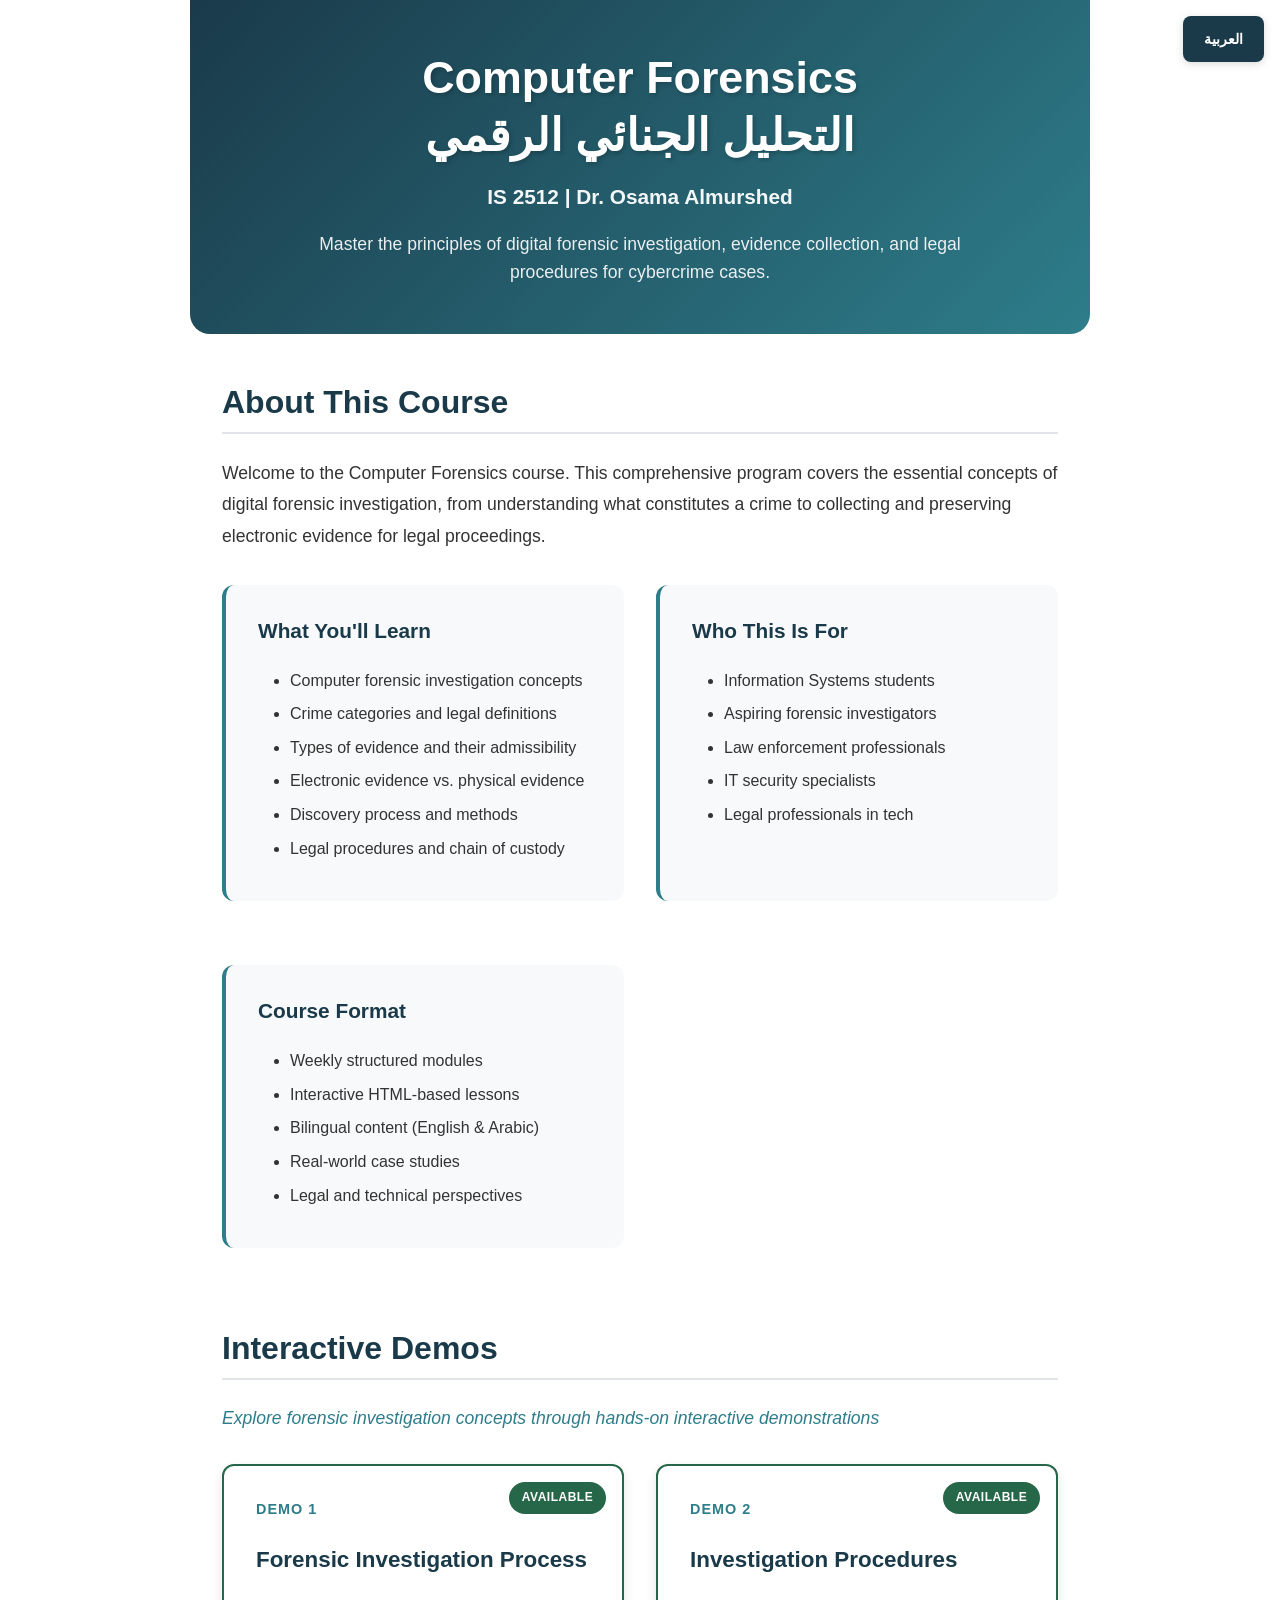
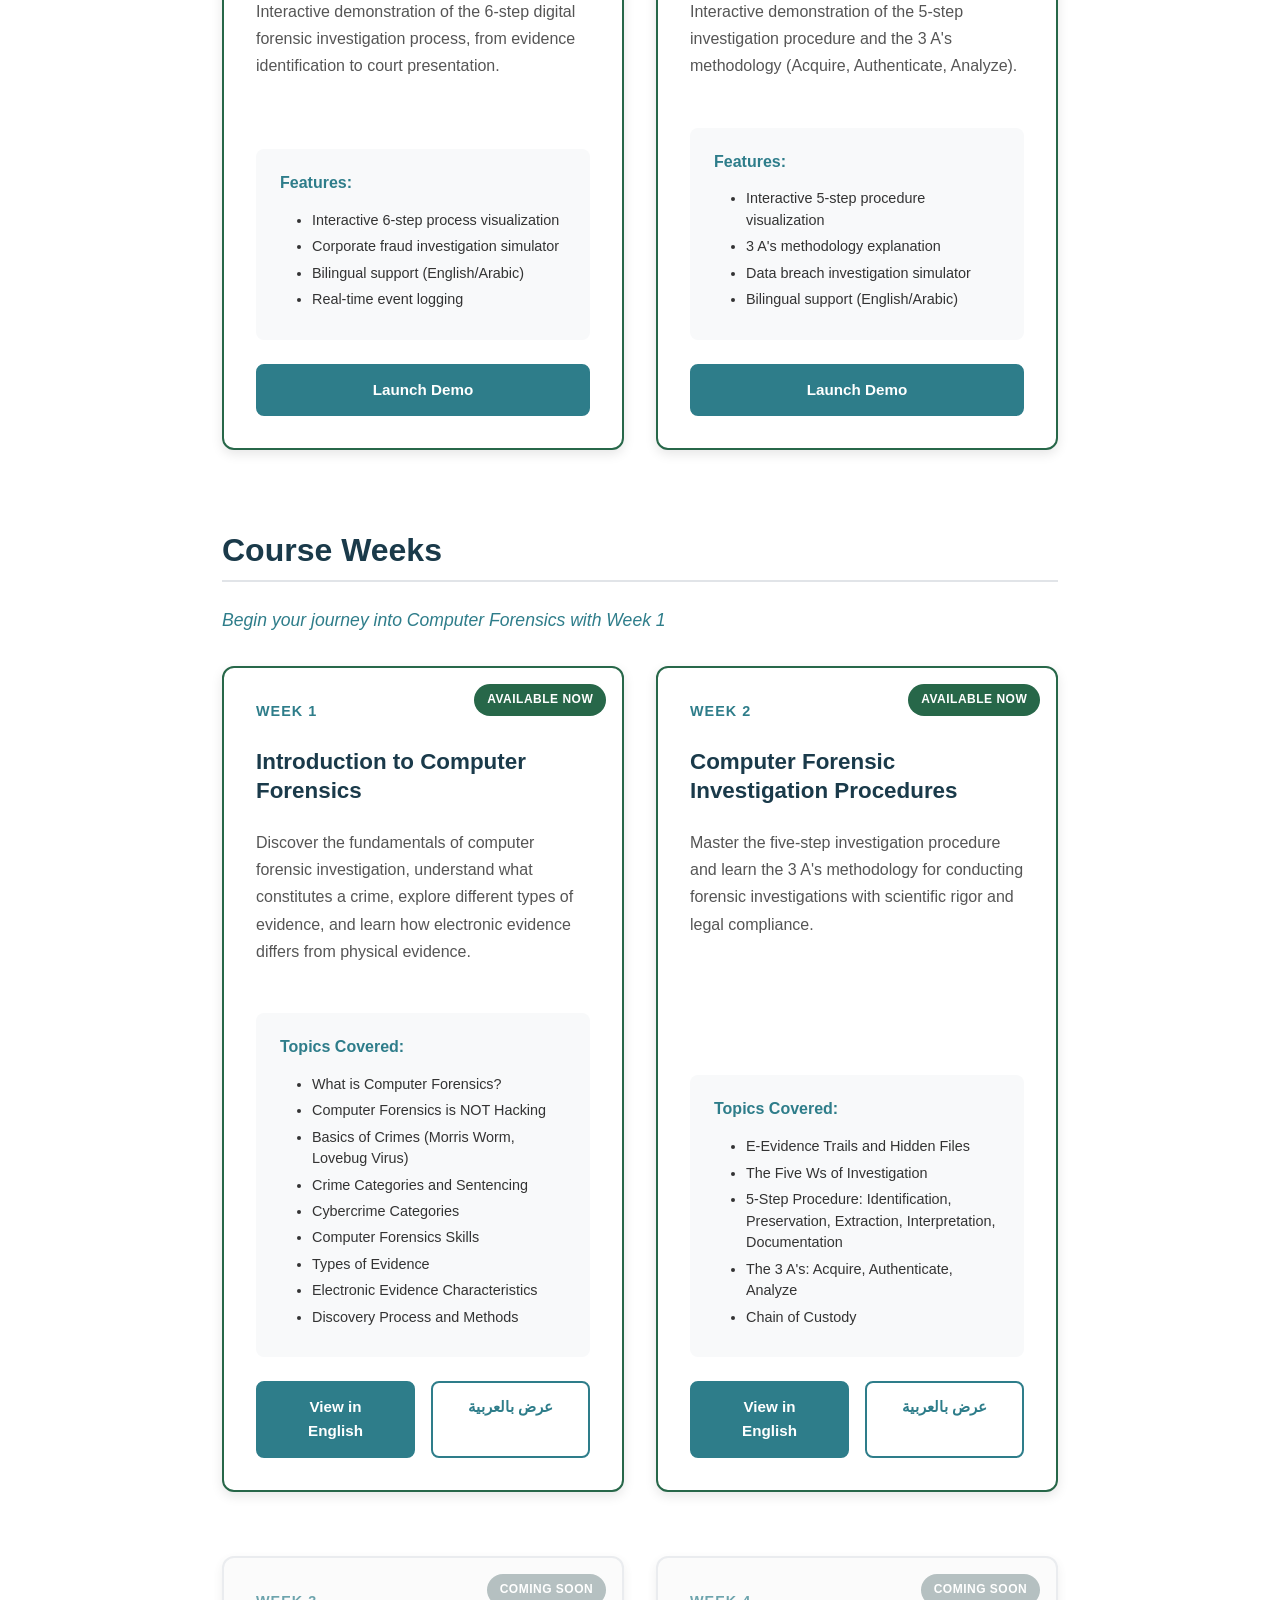
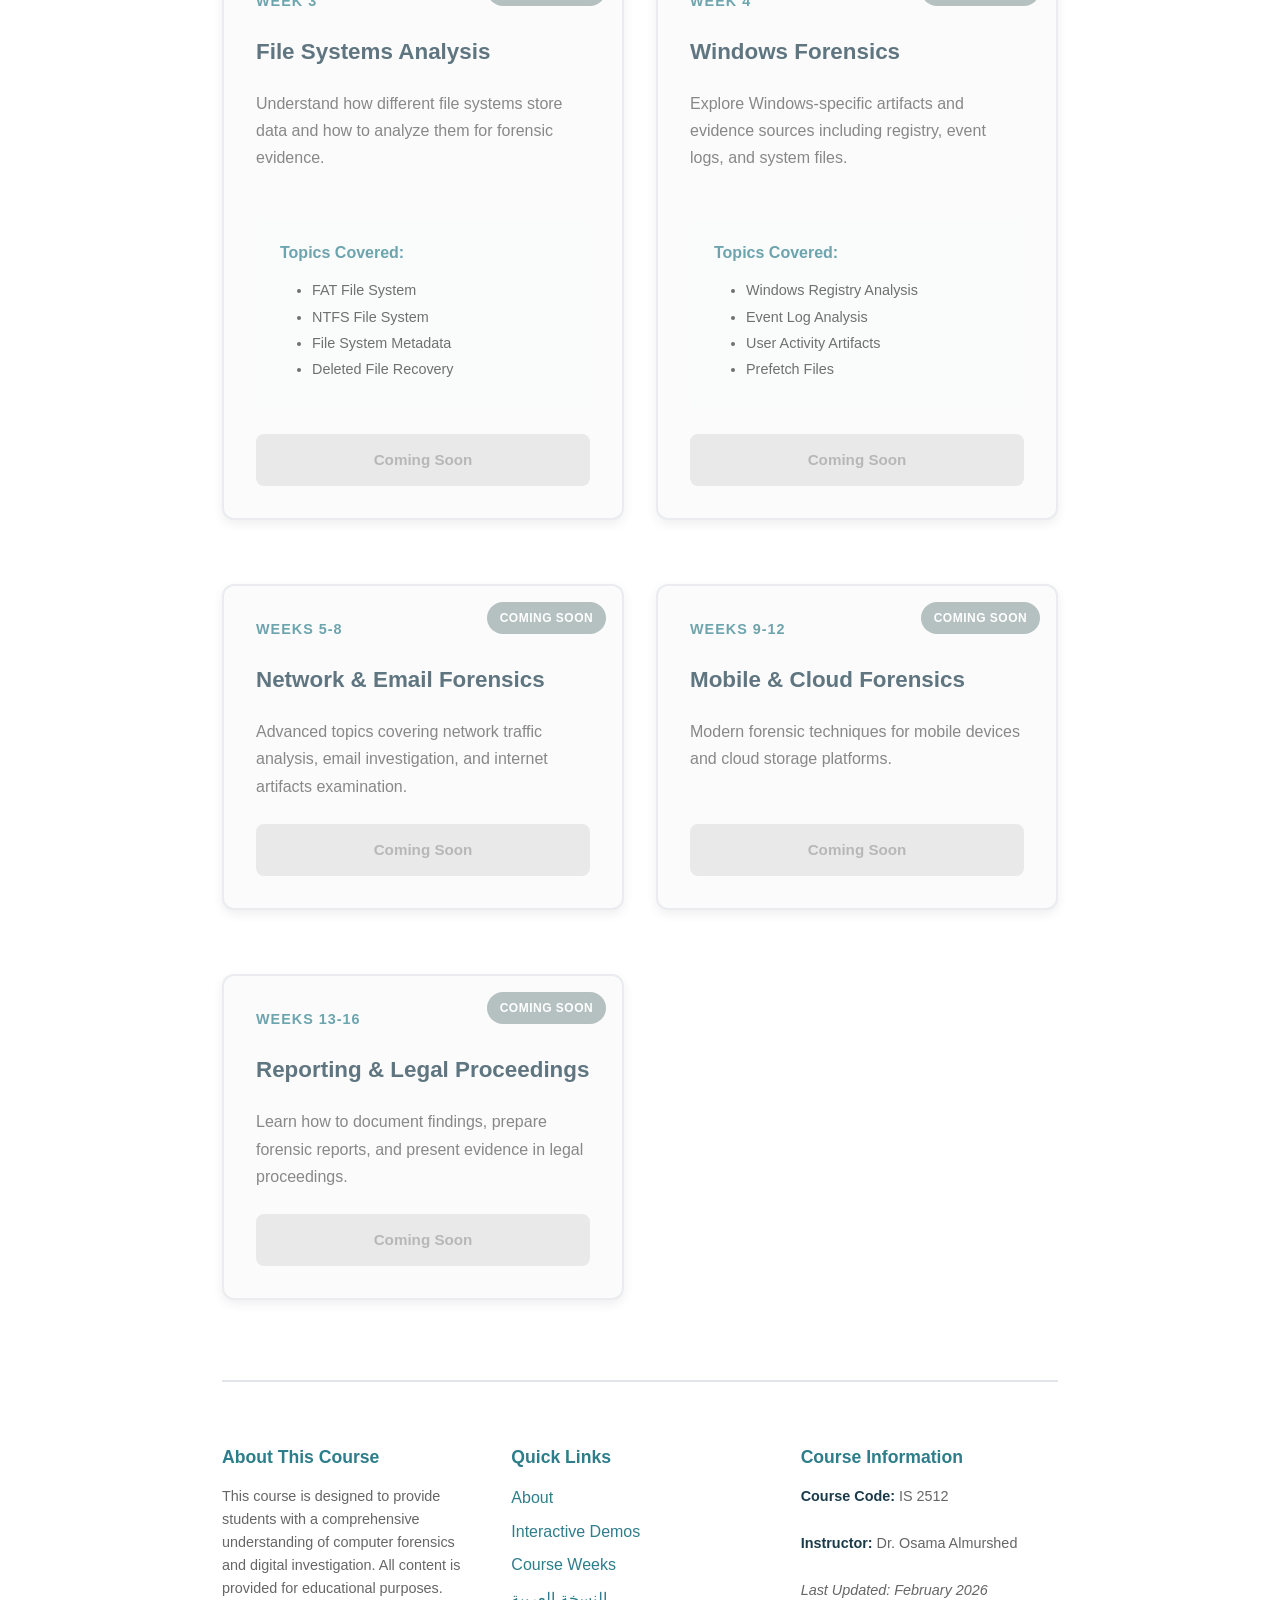
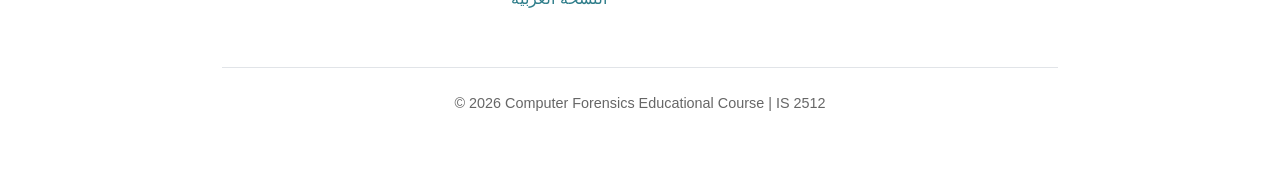
==== index.html @ ced3e957 "first commit" ====
<!DOCTYPE html>
<html lang="en">
<head>
    <meta charset="UTF-8">
    <meta name="viewport" content="width=device-width, initial-scale=1.0">
    <meta name="description" content="Computer Forensics Course - Learn about digital forensic investigation, evidence collection, cybercrime, and legal procedures">
    <meta name="keywords" content="Computer Forensics, Digital Forensics, Cybercrime, E-Evidence, Investigation, Legal Procedures, Education">
    <title>Computer Forensics | التحليل الجنائي الرقمي</title>
    <link rel="stylesheet" href="css/styles.css">
</head>
<body>
    <!-- Language Switcher -->
    <div class="language-switcher">
        <a href="index_ar.html" class="lang-button" title="Switch to Arabic">العربية</a>
    </div>

    <header class="course-header">
        <h1>Computer Forensics<br>التحليل الجنائي الرقمي</h1>
        <p class="course-subtitle">IS 2512 | Dr. Osama Almurshed</p>
        <p class="course-tagline">Master the principles of digital forensic investigation, evidence collection, and legal procedures for cybercrime cases.</p>
    </header>

    <main>
        <!-- Course Overview Section -->
        <section id="overview" class="course-overview">
            <h2>About This Course</h2>
            <p class="overview-intro">
                Welcome to the Computer Forensics course. This comprehensive program covers
                the essential concepts of digital forensic investigation, from understanding what constitutes
                a crime to collecting and preserving electronic evidence for legal proceedings.
            </p>

            <div class="overview-grid">
                <article class="overview-card">
                    <h3>What You'll Learn</h3>
                    <ul>
                        <li>Computer forensic investigation concepts</li>
                        <li>Crime categories and legal definitions</li>
                        <li>Types of evidence and their admissibility</li>
                        <li>Electronic evidence vs. physical evidence</li>
                        <li>Discovery process and methods</li>
                        <li>Legal procedures and chain of custody</li>
                    </ul>
                </article>

                <article class="overview-card">
                    <h3>Who This Is For</h3>
                    <ul>
                        <li>Information Systems students</li>
                        <li>Aspiring forensic investigators</li>
                        <li>Law enforcement professionals</li>
                        <li>IT security specialists</li>
                        <li>Legal professionals in tech</li>
                    </ul>
                </article>

                <article class="overview-card">
                    <h3>Course Format</h3>
                    <ul>
                        <li>Weekly structured modules</li>
                        <li>Interactive HTML-based lessons</li>
                        <li>Bilingual content (English & Arabic)</li>
                        <li>Real-world case studies</li>
                        <li>Legal and technical perspectives</li>
                    </ul>
                </article>
            </div>
        </section>

        <!-- Interactive Demos Section -->
        <section id="demos" class="modules-section">
            <h2>Interactive Demos</h2>
            <p class="section-intro">Explore forensic investigation concepts through hands-on interactive demonstrations</p>

            <div class="week-cards-grid">
                <!-- Forensic Process Demo -->
                <article class="week-card available">
                    <div class="week-number">Demo 1</div>
                    <span class="status-badge available">Available</span>

                    <h3>Forensic Investigation Process</h3>
                    <p class="week-description">
                        Interactive demonstration of the 6-step digital forensic investigation process,
                        from evidence identification to court presentation.
                    </p>

                    <div class="week-topics">
                        <h4>Features:</h4>
                        <ul>
                            <li>Interactive 6-step process visualization</li>
                            <li>Corporate fraud investigation simulator</li>
                            <li>Bilingual support (English/Arabic)</li>
                            <li>Real-time event logging</li>
                        </ul>
                    </div>

                    <div class="week-actions">
                        <a href="demos/forensic_process_demo.html" class="btn btn-primary">
                            <span>Launch Demo</span>
                        </a>
                    </div>
                </article>

                <!-- Investigation Procedures Demo -->
                <article class="week-card available">
                    <div class="week-number">Demo 2</div>
                    <span class="status-badge available">Available</span>

                    <h3>Investigation Procedures</h3>
                    <p class="week-description">
                        Interactive demonstration of the 5-step investigation procedure and
                        the 3 A's methodology (Acquire, Authenticate, Analyze).
                    </p>

                    <div class="week-topics">
                        <h4>Features:</h4>
                        <ul>
                            <li>Interactive 5-step procedure visualization</li>
                            <li>3 A's methodology explanation</li>
                            <li>Data breach investigation simulator</li>
                            <li>Bilingual support (English/Arabic)</li>
                        </ul>
                    </div>

                    <div class="week-actions">
                        <a href="demos/investigation_procedures_demo.html" class="btn btn-primary">
                            <span>Launch Demo</span>
                        </a>
                    </div>
                </article>
            </div>
        </section>

        <!-- Course Weeks Section -->
        <section id="modules" class="modules-section">
            <h2>Course Weeks</h2>
            <p class="section-intro">Begin your journey into Computer Forensics with Week 1</p>

            <div class="week-cards-grid">
                <!-- Week 1 - Available -->
                <article class="week-card available">
                    <div class="week-number">Week 1</div>
                    <span class="status-badge available">Available Now</span>

                    <h3>Introduction to Computer Forensics</h3>
                    <p class="week-description">
                        Discover the fundamentals of computer forensic investigation, understand
                        what constitutes a crime, explore different types of evidence, and learn
                        how electronic evidence differs from physical evidence.
                    </p>

                    <div class="week-topics">
                        <h4>Topics Covered:</h4>
                        <ul>
                            <li>What is Computer Forensics?</li>
                            <li>Computer Forensics is NOT Hacking</li>
                            <li>Basics of Crimes (Morris Worm, Lovebug Virus)</li>
                            <li>Crime Categories and Sentencing</li>
                            <li>Cybercrime Categories</li>
                            <li>Computer Forensics Skills</li>
                            <li>Types of Evidence</li>
                            <li>Electronic Evidence Characteristics</li>
                            <li>Discovery Process and Methods</li>
                        </ul>
                    </div>

                    <div class="week-actions">
                        <a href="weeks/week1.html" class="btn btn-primary">
                            <span>View in English</span>
                        </a>
                        <a href="weeks/week1_ar.html" class="btn btn-secondary">
                            <span>عرض بالعربية</span>
                        </a>
                    </div>
                </article>

                <!-- Week 2 - Available -->
                <article class="week-card available">
                    <div class="week-number">Week 2</div>
                    <span class="status-badge available">Available Now</span>

                    <h3>Computer Forensic Investigation Procedures</h3>
                    <p class="week-description">
                        Master the five-step investigation procedure and learn the 3 A's methodology
                        for conducting forensic investigations with scientific rigor and legal compliance.
                    </p>

                    <div class="week-topics">
                        <h4>Topics Covered:</h4>
                        <ul>
                            <li>E-Evidence Trails and Hidden Files</li>
                            <li>The Five Ws of Investigation</li>
                            <li>5-Step Procedure: Identification, Preservation, Extraction, Interpretation, Documentation</li>
                            <li>The 3 A's: Acquire, Authenticate, Analyze</li>
                            <li>Chain of Custody</li>
                        </ul>
                    </div>

                    <div class="week-actions">
                        <a href="weeks/week2.html" class="btn btn-primary">
                            <span>View in English</span>
                        </a>
                        <a href="weeks/week2_ar.html" class="btn btn-secondary">
                            <span>عرض بالعربية</span>
                        </a>
                    </div>
                </article>

                <!-- Week 3 - Coming Soon -->
                <article class="week-card coming-soon">
                    <div class="week-number">Week 3</div>
                    <span class="status-badge coming-soon">Coming Soon</span>

                    <h3>File Systems Analysis</h3>
                    <p class="week-description">
                        Understand how different file systems store data and how to
                        analyze them for forensic evidence.
                    </p>

                    <div class="week-topics">
                        <h4>Topics Covered:</h4>
                        <ul>
                            <li>FAT File System</li>
                            <li>NTFS File System</li>
                            <li>File System Metadata</li>
                            <li>Deleted File Recovery</li>
                        </ul>
                    </div>

                    <div class="week-actions">
                        <a href="#" class="btn btn-disabled">
                            <span>Coming Soon</span>
                        </a>
                    </div>
                </article>

                <!-- Week 4 - Coming Soon -->
                <article class="week-card coming-soon">
                    <div class="week-number">Week 4</div>
                    <span class="status-badge coming-soon">Coming Soon</span>

                    <h3>Windows Forensics</h3>
                    <p class="week-description">
                        Explore Windows-specific artifacts and evidence sources
                        including registry, event logs, and system files.
                    </p>

                    <div class="week-topics">
                        <h4>Topics Covered:</h4>
                        <ul>
                            <li>Windows Registry Analysis</li>
                            <li>Event Log Analysis</li>
                            <li>User Activity Artifacts</li>
                            <li>Prefetch Files</li>
                        </ul>
                    </div>

                    <div class="week-actions">
                        <a href="#" class="btn btn-disabled">
                            <span>Coming Soon</span>
                        </a>
                    </div>
                </article>

                <!-- Weeks 5-16 Coming Soon (simplified) -->
                <article class="week-card coming-soon">
                    <div class="week-number">Weeks 5-8</div>
                    <span class="status-badge coming-soon">Coming Soon</span>

                    <h3>Network & Email Forensics</h3>
                    <p class="week-description">
                        Advanced topics covering network traffic analysis, email investigation,
                        and internet artifacts examination.
                    </p>

                    <div class="week-actions">
                        <a href="#" class="btn btn-disabled">
                            <span>Coming Soon</span>
                        </a>
                    </div>
                </article>

                <article class="week-card coming-soon">
                    <div class="week-number">Weeks 9-12</div>
                    <span class="status-badge coming-soon">Coming Soon</span>

                    <h3>Mobile & Cloud Forensics</h3>
                    <p class="week-description">
                        Modern forensic techniques for mobile devices and cloud
                        storage platforms.
                    </p>

                    <div class="week-actions">
                        <a href="#" class="btn btn-disabled">
                            <span>Coming Soon</span>
                        </a>
                    </div>
                </article>

                <article class="week-card coming-soon">
                    <div class="week-number">Weeks 13-16</div>
                    <span class="status-badge coming-soon">Coming Soon</span>

                    <h3>Reporting & Legal Proceedings</h3>
                    <p class="week-description">
                        Learn how to document findings, prepare forensic reports,
                        and present evidence in legal proceedings.
                    </p>

                    <div class="week-actions">
                        <a href="#" class="btn btn-disabled">
                            <span>Coming Soon</span>
                        </a>
                    </div>
                </article>
            </div>
        </section>
    </main>

    <footer>
        <section class="footer-content">
            <div class="footer-info">
                <h3>About This Course</h3>
                <p>
                    This course is designed to provide students with a comprehensive understanding
                    of computer forensics and digital investigation. All content is provided for educational purposes.
                </p>
            </div>

            <div class="footer-links">
                <h3>Quick Links</h3>
                <ul>
                    <li><a href="#overview">About</a></li>
                    <li><a href="#demos">Interactive Demos</a></li>
                    <li><a href="#modules">Course Weeks</a></li>
                    <li><a href="index_ar.html">النسخة العربية</a></li>
                </ul>
            </div>

            <div class="footer-license">
                <h3>Course Information</h3>
                <p>
                    <strong>Course Code:</strong> IS 2512
                </p>
                <p>
                    <strong>Instructor:</strong> Dr. Osama Almurshed
                </p>
                <p class="last-updated">Last Updated: February 2026</p>
            </div>
        </section>

        <div class="footer-bottom">
            <p>&copy; 2026 Computer Forensics Educational Course | IS 2512</p>
        </div>
    </footer>
</body>
</html>
---- css/styles.css ----
/* ===================================
   Computer Forensics Course
   Stylesheet for Screen and Print
   Based on Network Security Style
   =================================== */

/* === BASE STYLES === */
* {
    margin: 0;
    padding: 0;
    box-sizing: border-box;
}

:root {
    /* Color Palette - Forensics Investigation Theme */
    --primary-color: #1a3a4a;
    --secondary-color: #2e7d8a;
    --accent-color: #d4af37;
    --text-color: #333;
    --light-gray: #f8f9fa;
    --border-color: #e1e4e8;
    --highlight-bg: #fff3cd;
    --success-color: #276749;
    --warning-color: #c05621;

    /* Typography */
    --font-family: -apple-system, BlinkMacSystemFont, "Segoe UI", Helvetica, Arial, sans-serif;
    --mono-font: "Courier New", Courier, monospace;
    --base-font-size: 16px;
    --line-height: 1.6;

    /* Spacing */
    --spacing-xs: 0.5rem;
    --spacing-sm: 1rem;
    --spacing-md: 1.5rem;
    --spacing-lg: 2rem;
    --spacing-xl: 3rem;
}

body {
    font-family: var(--font-family);
    font-size: var(--base-font-size);
    line-height: var(--line-height);
    color: var(--text-color);
    background-color: #ffffff;
    max-width: 900px;
    margin: 0 auto;
    padding: var(--spacing-lg);
}

/* === TYPOGRAPHY === */
h1, h2, h3, h4, h5, h6 {
    color: var(--primary-color);
    font-weight: 600;
    line-height: 1.3;
    margin-top: var(--spacing-lg);
    margin-bottom: var(--spacing-md);
}

h1 {
    font-size: 2.5em;
    border-bottom: 3px solid var(--secondary-color);
    padding-bottom: var(--spacing-sm);
    margin-top: 0;
}

h2 {
    font-size: 2em;
    border-bottom: 2px solid var(--border-color);
    padding-bottom: var(--spacing-xs);
}

h3 {
    font-size: 1.5em;
    color: var(--secondary-color);
}

h4 {
    font-size: 1.2em;
    font-weight: 600;
}

p {
    margin-bottom: var(--spacing-md);
}

ul, ol {
    margin-left: var(--spacing-lg);
    margin-bottom: var(--spacing-md);
}

li {
    margin-bottom: var(--spacing-xs);
}

ul ul, ol ol, ul ol, ol ul {
    margin-top: var(--spacing-xs);
    margin-bottom: var(--spacing-xs);
}

strong {
    color: var(--primary-color);
    font-weight: 600;
}

em {
    font-style: italic;
    color: var(--accent-color);
}

/* === HEADER === */
header {
    text-align: center;
    margin-bottom: var(--spacing-xl);
    padding: var(--spacing-lg);
    background: linear-gradient(135deg, var(--primary-color) 0%, var(--secondary-color) 100%);
    color: white;
    border-radius: 8px;
}

header h1 {
    color: white;
    border-bottom: none;
    margin-bottom: var(--spacing-sm);
}

.subtitle {
    font-size: 1.2em;
    font-style: italic;
    opacity: 0.9;
}

/* === TABLE OF CONTENTS === */
.table-of-contents {
    background-color: var(--light-gray);
    border: 2px solid var(--border-color);
    border-radius: 8px;
    padding: var(--spacing-md);
    margin-bottom: var(--spacing-xl);
}

.table-of-contents h2 {
    font-size: 1.3em;
    margin-top: 0;
    border-bottom: none;
    color: var(--secondary-color);
}

.table-of-contents ul {
    list-style-type: none;
    margin-left: 0;
}

.table-of-contents li {
    margin-bottom: var(--spacing-sm);
}

.table-of-contents a {
    color: var(--secondary-color);
    text-decoration: none;
    font-weight: 500;
    transition: color 0.3s ease;
}

.table-of-contents a:hover {
    color: var(--accent-color);
    text-decoration: underline;
}

/* === SECTIONS === */
section {
    margin-bottom: var(--spacing-xl);
}

.content-section {
    border-left: 4px solid var(--secondary-color);
    padding-left: var(--spacing-lg);
}

.section-intro {
    font-size: 1.1em;
    font-style: italic;
    color: var(--secondary-color);
    margin-bottom: var(--spacing-md);
}

/* === LEARNING OBJECTIVES === */
.learning-objectives {
    background-color: #e0f4f5;
    border: 2px solid var(--secondary-color);
    border-radius: 8px;
    padding: var(--spacing-lg);
    margin-bottom: var(--spacing-xl);
}

.learning-objectives h2 {
    color: var(--secondary-color);
    margin-top: 0;
    border-bottom: none;
}

.learning-objectives ul {
    margin-bottom: 0;
}

.learning-objectives li {
    font-weight: 500;
}

/* === SPECIAL BOXES === */
.key-message,
.definition,
.key-pattern,
.limitations-box,
.warning-box,
.forensic-note {
    padding: var(--spacing-md);
    margin: var(--spacing-md) 0;
    border-radius: 6px;
    border-left: 5px solid;
}

.key-message {
    background-color: var(--highlight-bg);
    border-left-color: var(--accent-color);
}

.definition {
    background-color: #d4edda;
    border-left-color: var(--success-color);
}

.key-pattern {
    background-color: #d1ecf1;
    border-left-color: #17a2b8;
}

.limitations-box {
    background-color: #f8d7da;
    border-left-color: #c53030;
}

.warning-box {
    background-color: #fff5f5;
    border-left-color: #c53030;
}

.forensic-note {
    background-color: #ebf8ff;
    border-left-color: var(--secondary-color);
}

.example {
    background-color: var(--light-gray);
    padding: var(--spacing-md);
    margin: var(--spacing-md) 0;
    border-left: 4px solid var(--border-color);
    border-radius: 4px;
}

/* === ARTICLES (Sub-sections) === */
article {
    margin-bottom: var(--spacing-lg);
}

.forensic-component,
.forensic-concept {
    background-color: #fafbfc;
    padding: var(--spacing-md);
    margin: var(--spacing-md) 0;
    border: 1px solid var(--border-color);
    border-radius: 6px;
}

.forensic-component h4,
.forensic-concept h4 {
    color: var(--secondary-color);
    margin-top: 0;
}

/* === CODE AND DIAGRAMS === */
.diagram-code {
    margin: var(--spacing-lg) 0;
}

.diagram-code pre {
    background-color: #f6f8fa;
    border: 1px solid var(--border-color);
    border-radius: 6px;
    padding: var(--spacing-md);
    overflow-x: auto;
    font-family: var(--mono-font);
    font-size: 0.9em;
    line-height: 1.4;
}

.diagram-code code {
    color: var(--primary-color);
}

.component-explanation {
    background-color: var(--light-gray);
    padding: var(--spacing-md);
    margin: var(--spacing-md) 0;
    border-radius: 6px;
}

.component-explanation p {
    margin-bottom: var(--spacing-sm);
}

.component-explanation strong {
    color: var(--secondary-color);
}

/* === IMAGES === */
figure {
    margin: var(--spacing-lg) 0;
    text-align: center;
}

figure img {
    max-width: 100%;
    height: auto;
    border: 1px solid var(--border-color);
    border-radius: 8px;
    box-shadow: 0 4px 6px rgba(0, 0, 0, 0.1);
}

figcaption {
    margin-top: var(--spacing-sm);
    font-style: italic;
    color: #666;
    font-size: 0.9em;
}

.content-image {
    max-width: 100%;
    height: auto;
    display: block;
    margin: 1.5rem auto;
    border: 1px solid var(--border-color);
    border-radius: 8px;
    box-shadow: 0 4px 6px rgba(0, 0, 0, 0.1);
}

/* === SUMMARY === */
.summary {
    background-color: #f0f9ff;
    padding: var(--spacing-lg);
    border: 2px solid var(--secondary-color);
    border-radius: 8px;
}

.summary h2 {
    color: var(--secondary-color);
    margin-top: 0;
}

.summary ol {
    margin-left: var(--spacing-xl);
}

.summary li {
    margin-bottom: var(--spacing-md);
    font-size: 1.05em;
}

/* === TABLES === */
table {
    width: 100%;
    border-collapse: collapse;
    margin: var(--spacing-md) 0;
    background: white;
    font-size: 0.95em;
}

table, th, td {
    border: 1px solid var(--border-color);
}

th, td {
    padding: 0.75rem 1rem;
    text-align: left;
    vertical-align: top;
    word-wrap: break-word;
    overflow-wrap: break-word;
    hyphens: auto;
}

th {
    background: var(--primary-color);
    color: white;
    font-weight: 600;
    white-space: nowrap;
}

td {
    background: white;
}

tbody tr:nth-child(even) td {
    background: var(--light-gray);
}

/* RTL table support */
[dir="rtl"] th,
[dir="rtl"] td {
    text-align: right;
}

/* === FOOTER === */
footer {
    margin-top: var(--spacing-xl);
    padding-top: var(--spacing-lg);
    border-top: 2px solid var(--border-color);
}

#image-credits {
    background-color: var(--light-gray);
    padding: var(--spacing-md);
    border-radius: 6px;
}

#image-credits h2 {
    font-size: 1.2em;
    margin-top: 0;
}

.credits-intro {
    font-style: italic;
    color: #666;
}

.credits-list {
    list-style-type: none;
    margin-left: 0;
    font-size: 0.85em;
}

.credits-list li {
    padding: var(--spacing-xs) 0;
    border-bottom: 1px solid var(--border-color);
}

.credits-list li:last-child {
    border-bottom: none;
}

/* === LINKS === */
a {
    color: var(--secondary-color);
    text-decoration: none;
}

a:hover {
    text-decoration: underline;
}

/* ===================================
   CSS DIAGRAMS FOR FORENSICS COURSE
   =================================== */

/* === GENERAL DIAGRAM STYLES === */
.diagram-container {
    margin: var(--spacing-xl) 0;
    padding: var(--spacing-md);
    background-color: var(--light-gray);
    border-radius: 8px;
    border: 1px solid var(--border-color);
}

.diagram-title-section {
    text-align: center;
    margin-bottom: var(--spacing-lg);
}

.diagram-title {
    font-size: 1.8em;
    color: var(--primary-color);
    margin-bottom: var(--spacing-xs);
}

.diagram-subtitle {
    font-size: 1em;
    color: #666;
    font-style: italic;
    margin: 0;
}

.diagram-note {
    text-align: center;
    font-size: 0.9em;
    color: #666;
    font-style: italic;
    margin-top: var(--spacing-md);
}

/* === FORENSICS SKILLS TRIANGLE === */
.skills-triangle-container {
    display: flex;
    justify-content: center;
    align-items: center;
    padding: 2rem;
    min-height: 350px;
}

.skills-triangle {
    position: relative;
    width: 300px;
    height: 260px;
}

.skill-pillar {
    position: absolute;
    width: 120px;
    height: 80px;
    border-radius: 10px;
    display: flex;
    justify-content: center;
    align-items: center;
    text-align: center;
    color: white;
    font-weight: 700;
    font-size: 0.85em;
    cursor: pointer;
    transition: all 0.3s ease;
    border: 3px solid white;
    box-shadow: 0 4px 15px rgba(0, 0, 0, 0.2);
    padding: 0.5rem;
    text-shadow: 1px 1px 2px rgba(0, 0, 0, 0.3);
}

.skill-pillar:hover {
    transform: scale(1.1);
    box-shadow: 0 6px 20px rgba(0, 0, 0, 0.3);
}

.pillar-legal {
    background-color: #1a3a4a;
    background: linear-gradient(135deg, #1a3a4a, #2e5a6a);
    top: 0;
    left: 50%;
    transform: translateX(-50%);
}

.pillar-tech {
    background-color: #2e7d8a;
    background: linear-gradient(135deg, #2e7d8a, #3d9aa8);
    bottom: 0;
    left: 0;
}

.pillar-investigative {
    background-color: #d4af37;
    background: linear-gradient(135deg, #d4af37, #b8962e);
    bottom: 0;
    right: 0;
}

.skills-center {
    position: absolute;
    top: 50%;
    left: 50%;
    transform: translate(-50%, -30%);
    text-align: center;
    font-weight: 600;
    color: var(--primary-color);
}

/* Triangle lines */
.skills-triangle::before {
    content: '';
    position: absolute;
    top: 40px;
    left: 50%;
    width: 0;
    height: 0;
    border-left: 120px solid transparent;
    border-right: 120px solid transparent;
    border-bottom: 180px solid rgba(46, 125, 138, 0.1);
    transform: translateX(-50%);
    z-index: -1;
}

/* === EVIDENCE TYPES GRID === */
.evidence-grid {
    display: grid;
    grid-template-columns: repeat(3, 1fr);
    gap: 1rem;
    margin: var(--spacing-lg) 0;
}

.evidence-card {
    padding: 1rem;
    border-radius: 10px;
    text-align: center;
    transition: transform 0.3s ease;
    border: 2px solid var(--border-color);
    background: white;
}

.evidence-card:hover {
    transform: translateY(-5px);
    box-shadow: 0 8px 20px rgba(0, 0, 0, 0.1);
}

.evidence-card h4 {
    margin-top: 0.5rem;
    margin-bottom: 0.5rem;
    color: var(--primary-color);
}

.evidence-card p {
    margin: 0;
    font-size: 0.85em;
    color: #666;
}

.evidence-icon {
    font-size: 2em;
    margin-bottom: 0.5rem;
}

.evidence-artifact { border-color: #2e7d8a; }
.evidence-artifact .evidence-icon { color: #2e7d8a; }

.evidence-inculpatory { border-color: #c53030; }
.evidence-inculpatory .evidence-icon { color: #c53030; }

.evidence-exculpatory { border-color: #276749; }
.evidence-exculpatory .evidence-icon { color: #276749; }

.evidence-admissible { border-color: #d4af37; }
.evidence-admissible .evidence-icon { color: #d4af37; }

.evidence-inadmissible { border-color: #6c757d; }
.evidence-inadmissible .evidence-icon { color: #6c757d; }

.evidence-tainted { border-color: #9b2c2c; }
.evidence-tainted .evidence-icon { color: #9b2c2c; }

/* === DATA CATEGORIES GRID === */
.data-categories-grid {
    display: grid;
    grid-template-columns: repeat(auto-fit, minmax(150px, 1fr));
    gap: 1rem;
    margin: var(--spacing-lg) 0;
}

.data-category-card {
    padding: 1.5rem 1rem;
    border-radius: 10px;
    text-align: center;
    background-color: var(--primary-color);
    background: linear-gradient(135deg, var(--primary-color), var(--secondary-color));
    color: white;
    transition: transform 0.3s ease;
}

.data-category-card:hover {
    transform: translateY(-5px);
}

.data-category-card h4 {
    color: white;
    margin: 0;
    font-size: 0.95em;
    text-shadow: 1px 1px 2px rgba(0, 0, 0, 0.3);
}

/* === DISCOVERY METHODS LIST === */
.discovery-methods {
    display: grid;
    grid-template-columns: repeat(2, 1fr);
    gap: 1rem;
    margin: var(--spacing-lg) 0;
}

.discovery-method {
    padding: 1.5rem;
    border-radius: 10px;
    border: 2px solid var(--secondary-color);
    background: white;
}

.discovery-method h4 {
    color: var(--secondary-color);
    margin-top: 0;
    margin-bottom: 0.5rem;
}

.discovery-method p {
    margin: 0;
    font-size: 0.9em;
    color: #666;
}

/* === RESPONSIVE DESIGN === */
@media screen and (max-width: 768px) {
    body {
        padding: var(--spacing-sm);
    }

    h1 {
        font-size: 2em;
    }

    h2 {
        font-size: 1.6em;
    }

    h3 {
        font-size: 1.3em;
    }

    .content-section {
        padding-left: var(--spacing-sm);
        border-left-width: 3px;
    }

    .evidence-grid {
        grid-template-columns: repeat(2, 1fr);
    }

    .discovery-methods {
        grid-template-columns: 1fr;
    }

    .skills-triangle-container {
        transform: scale(0.8);
    }
}

@media screen and (max-width: 480px) {
    .skills-triangle-container {
        transform: scale(0.6);
    }

    .evidence-grid {
        grid-template-columns: 1fr;
    }
}

/* ===================================
   PRINT STYLES FOR A4 FORMAT
   =================================== */
@media print {
    @page {
        size: A4;
        margin: 2cm 1.5cm;
    }

    body {
        font-size: 11pt;
        line-height: 1.5;
        color: #000;
        background: white;
        max-width: 100%;
        padding: 0;
        margin: 0;
    }

    nav,
    .no-print,
    .table-of-contents {
        display: none !important;
    }

    h1 {
        font-size: 20pt;
        page-break-before: auto;
        page-break-after: avoid;
        margin-top: 0;
    }

    h2 {
        font-size: 16pt;
        page-break-after: avoid;
        page-break-before: auto;
        margin-top: 1.5em;
    }

    h3 {
        font-size: 13pt;
        page-break-after: avoid;
    }

    h4 {
        font-size: 12pt;
        page-break-after: avoid;
    }

    p, li {
        orphans: 3;
        widows: 3;
    }

    a[href]:after {
        content: none !important;
    }

    a {
        color: #000;
        text-decoration: none;
    }

    section {
        page-break-inside: avoid;
        margin-bottom: 1.5em;
    }

    article {
        page-break-inside: avoid;
    }

    header {
        background: white !important;
        color: var(--primary-color) !important;
        border: 3pt solid var(--secondary-color);
        padding: 1cm;
        text-align: center;
        page-break-after: avoid;
        print-color-adjust: exact;
        -webkit-print-color-adjust: exact;
    }

    header h1 {
        color: #1a3a4a !important;
        border-bottom: 2pt solid #2e7d8a;
        padding-bottom: 0.5em;
    }

    .learning-objectives {
        background: #e0f4f5 !important;
        border: 2pt solid #2e7d8a !important;
        page-break-inside: avoid;
        padding: 0.5cm;
        margin: 0.5cm 0;
        print-color-adjust: exact;
        -webkit-print-color-adjust: exact;
    }

    .key-message {
        background: #fff9e6 !important;
        border-left: 4pt solid #d4af37 !important;
        page-break-inside: avoid;
        padding: 0.5cm;
        margin: 0.5cm 0;
        print-color-adjust: exact;
        -webkit-print-color-adjust: exact;
    }

    .definition {
        background: #e8f5e9 !important;
        border-left: 4pt solid #276749 !important;
        page-break-inside: avoid;
        padding: 0.5cm;
        margin: 0.5cm 0;
        print-color-adjust: exact;
        -webkit-print-color-adjust: exact;
    }

    .limitations-box,
    .warning-box {
        background: #ffebee !important;
        border-left: 4pt solid #c53030 !important;
        page-break-inside: avoid;
        padding: 0.5cm;
        margin: 0.5cm 0;
        print-color-adjust: exact;
        -webkit-print-color-adjust: exact;
    }

    .summary {
        background: #f0f9ff !important;
        border: 2pt solid #2e7d8a !important;
        page-break-inside: avoid;
        padding: 0.5cm;
        margin: 0.5cm 0;
        print-color-adjust: exact;
        -webkit-print-color-adjust: exact;
    }

    .diagram-container {
        page-break-inside: avoid;
        margin: 0.5cm 0;
    }

    .language-switcher {
        display: none !important;
    }

    [dir="rtl"] .content-section {
        border-left: none;
        border-right: 3pt solid #2e7d8a;
        padding-left: 0;
        padding-right: 0.5cm;
    }

    * {
        box-shadow: none !important;
        text-shadow: none !important;
    }

    body,
    h1, h2, h3, h4, h5, h6,
    p, li, td, th, span, div {
        color: #000 !important;
    }

    .content-section {
        border-left: 3pt solid #2e7d8a;
        padding-left: 0.5cm;
        print-color-adjust: exact;
        -webkit-print-color-adjust: exact;
    }

    /* Print styles for skill-pillar and data-category-card */
    .skill-pillar {
        background: #1a3a4a !important;
        color: white !important;
        border: 2pt solid #1a3a4a !important;
        print-color-adjust: exact;
        -webkit-print-color-adjust: exact;
    }

    .data-category-card {
        background: #1a3a4a !important;
        border: 2pt solid #1a3a4a !important;
        print-color-adjust: exact;
        -webkit-print-color-adjust: exact;
    }

    .data-category-card h4 {
        color: white !important;
    }
}

/* ============================================
   RTL SUPPORT FOR ARABIC
   ============================================ */

[dir="rtl"] {
    direction: rtl;
    text-align: right;
}

[dir="rtl"] .content-section {
    border-left: none;
    border-right: 4px solid var(--secondary-color);
    padding-left: 0;
    padding-right: var(--spacing-md);
}

[dir="rtl"] .table-of-contents {
    text-align: right;
}

[dir="rtl"] .table-of-contents a {
    padding-left: 0;
    padding-right: var(--spacing-sm);
}

[dir="rtl"] ul,
[dir="rtl"] ol {
    padding-right: 2rem;
    padding-left: 0;
    margin-right: 0;
    margin-left: 0;
}

[dir="rtl"] footer {
    text-align: right;
}

[dir="rtl"] .key-message,
[dir="rtl"] .definition,
[dir="rtl"] .key-pattern,
[dir="rtl"] .limitations-box,
[dir="rtl"] .warning-box,
[dir="rtl"] .forensic-note {
    border-left: none;
    border-right: 5px solid;
}

[dir="rtl"] .key-message { border-right-color: var(--accent-color); }
[dir="rtl"] .definition { border-right-color: var(--success-color); }
[dir="rtl"] .key-pattern { border-right-color: #17a2b8; }
[dir="rtl"] .limitations-box { border-right-color: #c53030; }
[dir="rtl"] .warning-box { border-right-color: #c53030; }
[dir="rtl"] .forensic-note { border-right-color: var(--secondary-color); }

/* ============================================
   ARABIC TYPOGRAPHY
   ============================================ */

[lang="ar"] {
    font-family: 'Cairo', 'Noto Sans Arabic', 'Segoe UI', 'Tahoma', sans-serif;
    font-size: 1.05rem;
    line-height: 1.8;
}

[lang="ar"] h1 {
    font-size: 2.2rem;
    font-weight: 700;
}

[lang="ar"] h2 {
    font-size: 1.8rem;
    font-weight: 700;
}

[lang="ar"] h3 {
    font-size: 1.5rem;
    font-weight: 600;
}

[lang="ar"] p,
[lang="ar"] li {
    line-height: 1.8;
}

/* ============================================
   LANGUAGE SWITCHER
   ============================================ */

.language-switcher {
    position: fixed;
    top: 1rem;
    right: 1rem;
    z-index: 1000;
}

[dir="rtl"] .language-switcher {
    right: auto;
    left: 1rem;
}

.lang-button {
    display: inline-block;
    padding: 0.6rem 1.2rem;
    background: var(--primary-color);
    color: white;
    text-decoration: none;
    border-radius: 8px;
    font-weight: 600;
    font-size: 0.9rem;
    transition: all 0.3s ease;
    box-shadow: 0 2px 8px rgba(0, 0, 0, 0.15);
    border: 2px solid transparent;
}

.lang-button:hover {
    background: var(--secondary-color);
    transform: translateY(-2px);
    box-shadow: 0 4px 12px rgba(0, 0, 0, 0.2);
    text-decoration: none;
}

.lang-button:active {
    transform: translateY(0);
    box-shadow: 0 2px 4px rgba(0, 0, 0, 0.15);
}

/* ===================================
   LANDING PAGE COMPONENTS
   =================================== */

.course-header {
    text-align: center;
    padding: var(--spacing-xl) 0;
    background: linear-gradient(135deg, #1a3a4a 0%, #2e7d8a 100%);
    color: white;
    margin: calc(var(--spacing-lg) * -1) calc(var(--spacing-lg) * -1) var(--spacing-xl);
    border-radius: 0 0 20px 20px;
}

.course-header h1 {
    color: white;
    border: none;
    margin-bottom: var(--spacing-sm);
    padding-bottom: 0;
    font-size: 2.8em;
    text-shadow: 2px 2px 4px rgba(0,0,0,0.2);
}

.course-subtitle {
    font-size: 1.3em;
    font-weight: 600;
    margin-bottom: var(--spacing-sm);
    opacity: 0.95;
}

.course-tagline {
    font-size: 1.1em;
    opacity: 0.9;
    max-width: 700px;
    margin: 0 auto;
    line-height: 1.6;
}

.course-overview {
    margin-bottom: var(--spacing-xl);
}

.overview-intro {
    font-size: 1.1em;
    line-height: 1.8;
    color: var(--text-color);
    margin-bottom: var(--spacing-lg);
}

.overview-grid {
    display: grid;
    grid-template-columns: repeat(auto-fit, minmax(280px, 1fr));
    gap: var(--spacing-lg);
    margin-top: var(--spacing-lg);
}

.overview-card {
    background: var(--light-gray);
    padding: var(--spacing-lg);
    border-radius: 12px;
    border-left: 4px solid var(--secondary-color);
    transition: transform 0.3s ease, box-shadow 0.3s ease;
}

.overview-card:hover {
    transform: translateY(-5px);
    box-shadow: 0 8px 20px rgba(0,0,0,0.1);
}

.overview-card h3 {
    margin-top: 0;
    color: var(--primary-color);
    font-size: 1.3em;
}

.overview-card ul {
    margin-left: var(--spacing-lg);
    margin-bottom: 0;
}

.overview-card li {
    margin-bottom: var(--spacing-xs);
    line-height: 1.6;
}

[dir="rtl"] .overview-card {
    border-left: none;
    border-right: 4px solid var(--secondary-color);
}

[dir="rtl"] .overview-card ul {
    margin-left: 0;
    margin-right: var(--spacing-lg);
}

.modules-section {
    margin-bottom: var(--spacing-xl);
}

.week-cards-grid {
    display: grid;
    grid-template-columns: repeat(auto-fill, minmax(300px, 1fr));
    gap: var(--spacing-lg);
    margin-top: var(--spacing-lg);
}

.week-card {
    background: white;
    border-radius: 12px;
    padding: var(--spacing-lg);
    box-shadow: 0 4px 12px rgba(0,0,0,0.1);
    border: 2px solid var(--border-color);
    position: relative;
    transition: all 0.3s ease;
    display: flex;
    flex-direction: column;
}

.week-card:hover {
    box-shadow: 0 8px 24px rgba(0,0,0,0.15);
    transform: translateY(-5px);
}

.week-card.available {
    border-color: var(--success-color);
}

.week-card.coming-soon {
    opacity: 0.7;
    background: #f9f9f9;
}

.week-number {
    font-size: 0.9em;
    font-weight: 700;
    color: var(--secondary-color);
    text-transform: uppercase;
    letter-spacing: 1px;
    margin-bottom: var(--spacing-xs);
}

.status-badge {
    position: absolute;
    top: var(--spacing-sm);
    right: var(--spacing-sm);
    padding: 0.4rem 0.8rem;
    border-radius: 20px;
    font-size: 0.75em;
    font-weight: 600;
    text-transform: uppercase;
    letter-spacing: 0.5px;
}

.status-badge.available {
    background: var(--success-color);
    color: white;
}

.status-badge.coming-soon {
    background: #95a5a6;
    color: white;
}

[dir="rtl"] .status-badge {
    right: auto;
    left: var(--spacing-sm);
}

.week-card h3 {
    margin-top: var(--spacing-sm);
    margin-bottom: var(--spacing-md);
    color: var(--primary-color);
    font-size: 1.4em;
    line-height: 1.3;
}

.week-description {
    color: #555;
    line-height: 1.7;
    margin-bottom: var(--spacing-md);
    flex-grow: 1;
}

.week-topics {
    margin-top: var(--spacing-md);
    padding: var(--spacing-md);
    background: var(--light-gray);
    border-radius: 8px;
    margin-bottom: var(--spacing-md);
}

.week-topics h4 {
    margin-top: 0;
    margin-bottom: var(--spacing-sm);
    font-size: 1em;
    color: var(--secondary-color);
}

.week-topics ul {
    margin-left: var(--spacing-lg);
    margin-bottom: 0;
}

.week-topics li {
    font-size: 0.9em;
    margin-bottom: 0.3rem;
    line-height: 1.5;
}

[dir="rtl"] .week-topics ul {
    margin-left: 0;
    margin-right: var(--spacing-lg);
}

.week-actions {
    display: flex;
    gap: var(--spacing-sm);
    margin-top: auto;
}

/* === BUTTON STYLES === */
.btn {
    display: inline-block;
    padding: 0.75rem 1.5rem;
    border-radius: 8px;
    text-decoration: none;
    font-weight: 600;
    text-align: center;
    transition: all 0.3s ease;
    border: 2px solid transparent;
    cursor: pointer;
    font-size: 0.95em;
    flex: 1;
}

.btn span {
    display: block;
}

.btn-primary {
    background: var(--secondary-color);
    color: white;
    border-color: var(--secondary-color);
}

.btn-primary:hover {
    background: #256a75;
    border-color: #256a75;
    transform: translateY(-2px);
    box-shadow: 0 4px 12px rgba(46, 125, 138, 0.3);
    text-decoration: none;
}

.btn-secondary {
    background: white;
    color: var(--secondary-color);
    border-color: var(--secondary-color);
}

.btn-secondary:hover {
    background: var(--secondary-color);
    color: white;
    transform: translateY(-2px);
    box-shadow: 0 4px 12px rgba(46, 125, 138, 0.2);
    text-decoration: none;
}

.btn-disabled {
    background: #e0e0e0;
    color: #999;
    border-color: #e0e0e0;
    cursor: not-allowed;
}

.btn-disabled:hover {
    transform: none;
    box-shadow: none;
}

/* === FOOTER === */
.footer-content {
    display: grid;
    grid-template-columns: repeat(auto-fit, minmax(250px, 1fr));
    gap: var(--spacing-lg);
    margin-bottom: var(--spacing-lg);
}

.footer-content h3 {
    font-size: 1.1em;
    margin-bottom: var(--spacing-sm);
}

.footer-content p {
    font-size: 0.9em;
    line-height: 1.6;
    color: #666;
}

.footer-links ul {
    list-style: none;
    margin-left: 0;
    padding: 0;
}

.footer-links li {
    margin-bottom: var(--spacing-xs);
}

.footer-links a {
    color: var(--secondary-color);
    text-decoration: none;
    transition: color 0.3s ease;
}

.footer-links a:hover {
    color: var(--primary-color);
    text-decoration: underline;
}

.footer-license a {
    color: var(--secondary-color);
    font-weight: 600;
}

.last-updated {
    font-style: italic;
    color: #999;
    font-size: 0.85em;
}

.footer-bottom {
    text-align: center;
    padding-top: var(--spacing-md);
    border-top: 1px solid var(--border-color);
    color: #666;
    font-size: 0.9em;
}

/* === RESPONSIVE DESIGN FOR LANDING PAGE === */
@media screen and (max-width: 768px) {
    .course-header h1 {
        font-size: 2em;
    }

    .course-subtitle {
        font-size: 1.1em;
    }

    .course-tagline {
        font-size: 1em;
    }

    .overview-grid {
        grid-template-columns: 1fr;
    }

    .week-cards-grid {
        grid-template-columns: 1fr;
    }

    .week-actions {
        flex-direction: column;
    }

    .footer-content {
        grid-template-columns: 1fr;
    }

    .language-switcher {
        top: 0.5rem;
        right: 0.5rem;
    }

    [dir="rtl"] .language-switcher {
        right: auto;
        left: 0.5rem;
    }

    .lang-button {
        padding: 0.5rem 1rem;
        font-size: 0.85rem;
    }
}

@media screen and (max-width: 480px) {
    .course-header {
        padding: var(--spacing-lg) var(--spacing-sm);
    }

    .course-header h1 {
        font-size: 1.6em;
    }

    .btn {
        padding: 0.6rem 1rem;
        font-size: 0.9em;
    }

    [lang="ar"] {
        font-size: 1rem;
    }

    [lang="ar"] h1 {
        font-size: 1.8rem;
    }

    [lang="ar"] h2 {
        font-size: 1.5rem;
    }

    [lang="ar"] h3 {
        font-size: 1.3rem;
    }
}

/* === CASE STUDY CARD === */
.case-study {
    background: linear-gradient(135deg, #f8f9fa, #e9ecef);
    padding: var(--spacing-lg);
    border-radius: 12px;
    border-left: 4px solid var(--accent-color);
    margin: var(--spacing-lg) 0;
}

.case-study h4 {
    color: var(--primary-color);
    margin-top: 0;
}

[dir="rtl"] .case-study {
    border-left: none;
    border-right: 4px solid var(--accent-color);
}

/* === LEGAL INDICATOR === */
.legal-indicator {
    display: inline-block;
    padding: 0.25rem 0.5rem;
    background: var(--accent-color);
    color: white;
    border-radius: 4px;
    font-size: 0.8em;
    font-weight: 600;
    margin-left: 0.5rem;
}

[dir="rtl"] .legal-indicator {
    margin-left: 0;
    margin-right: 0.5rem;
}
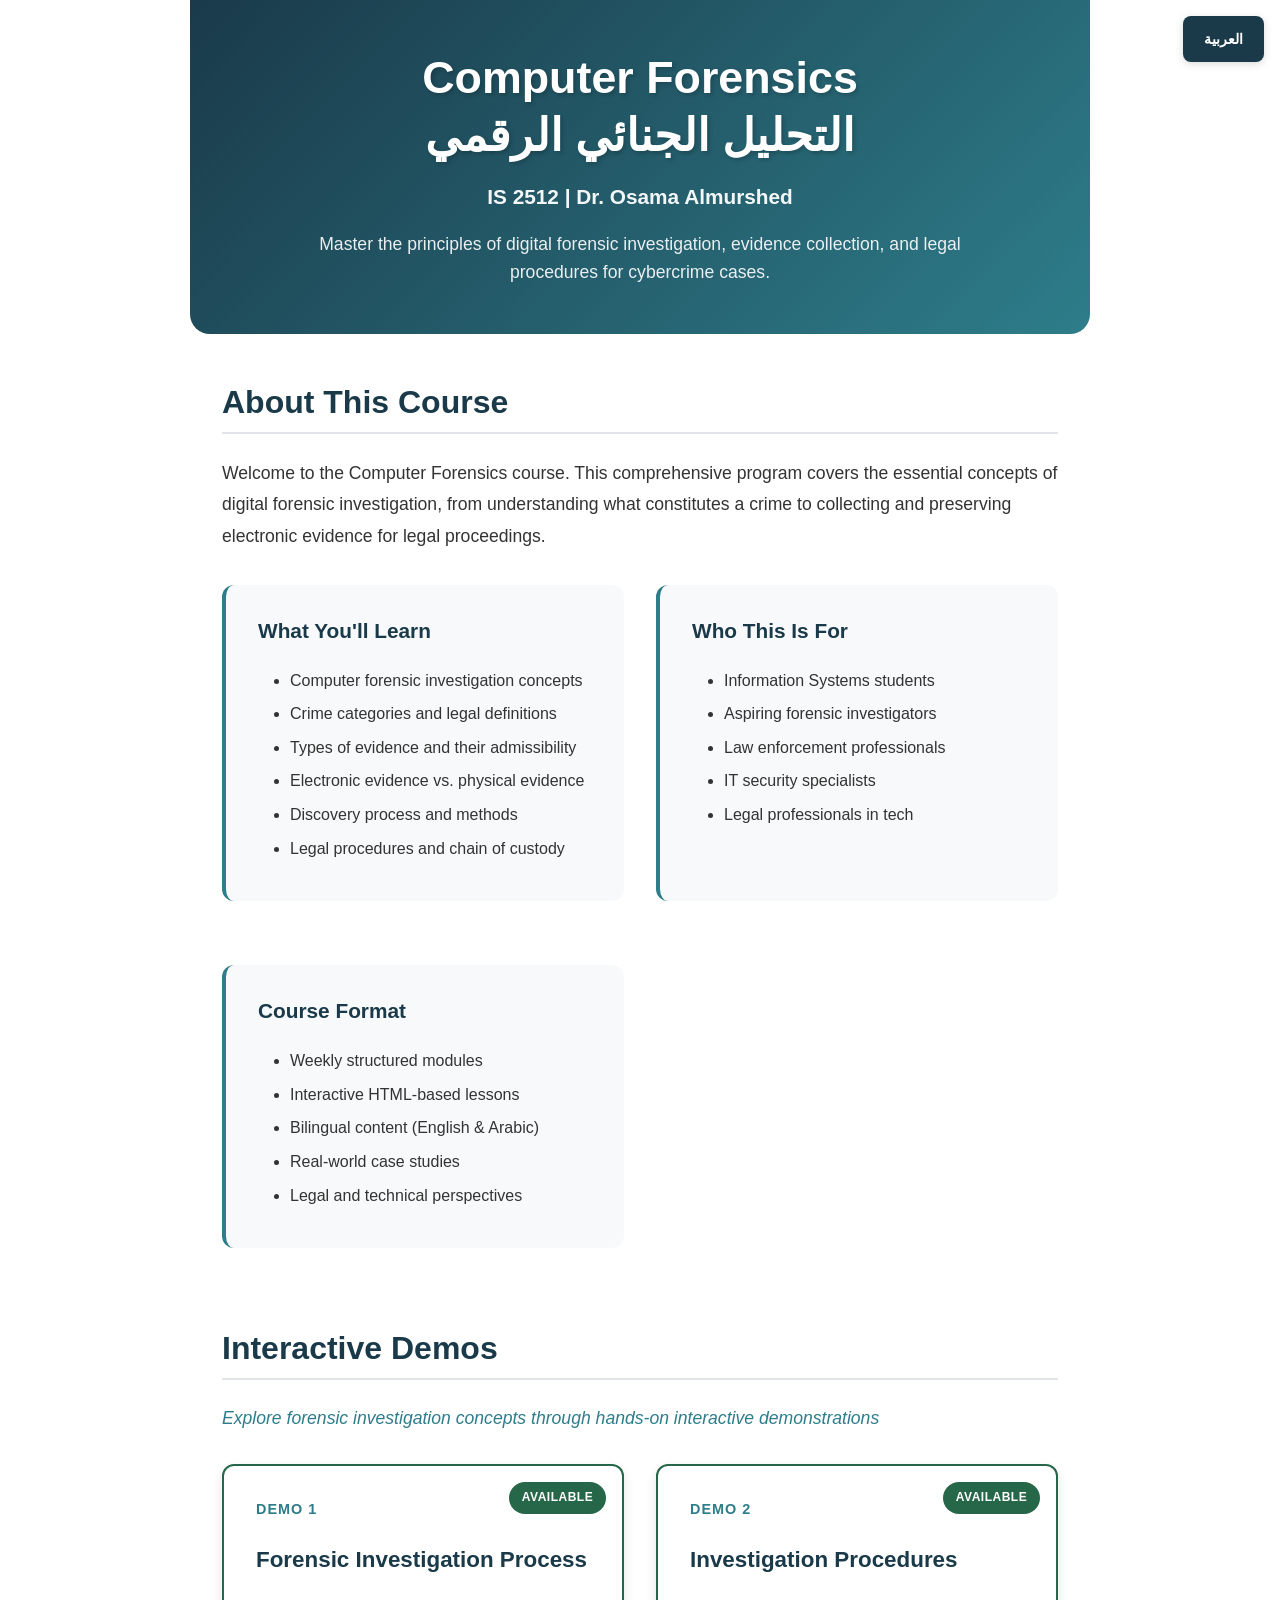
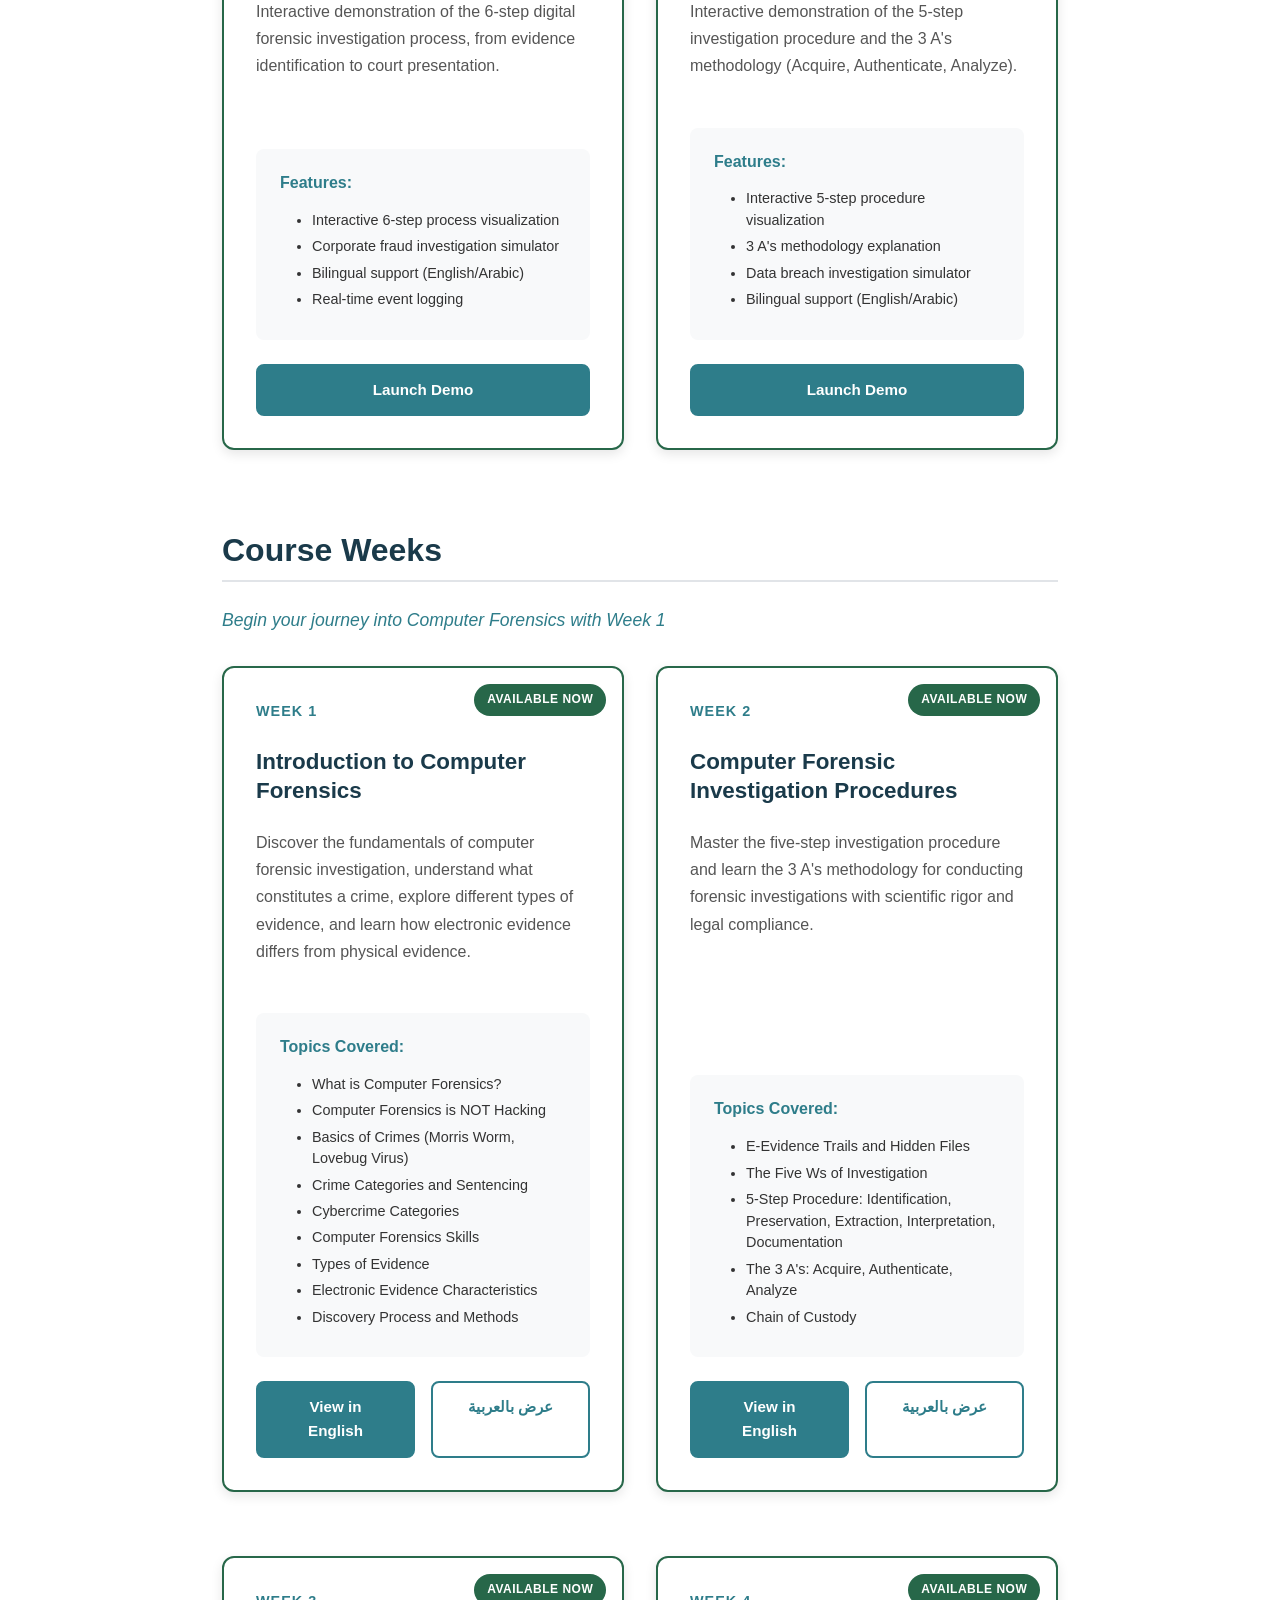
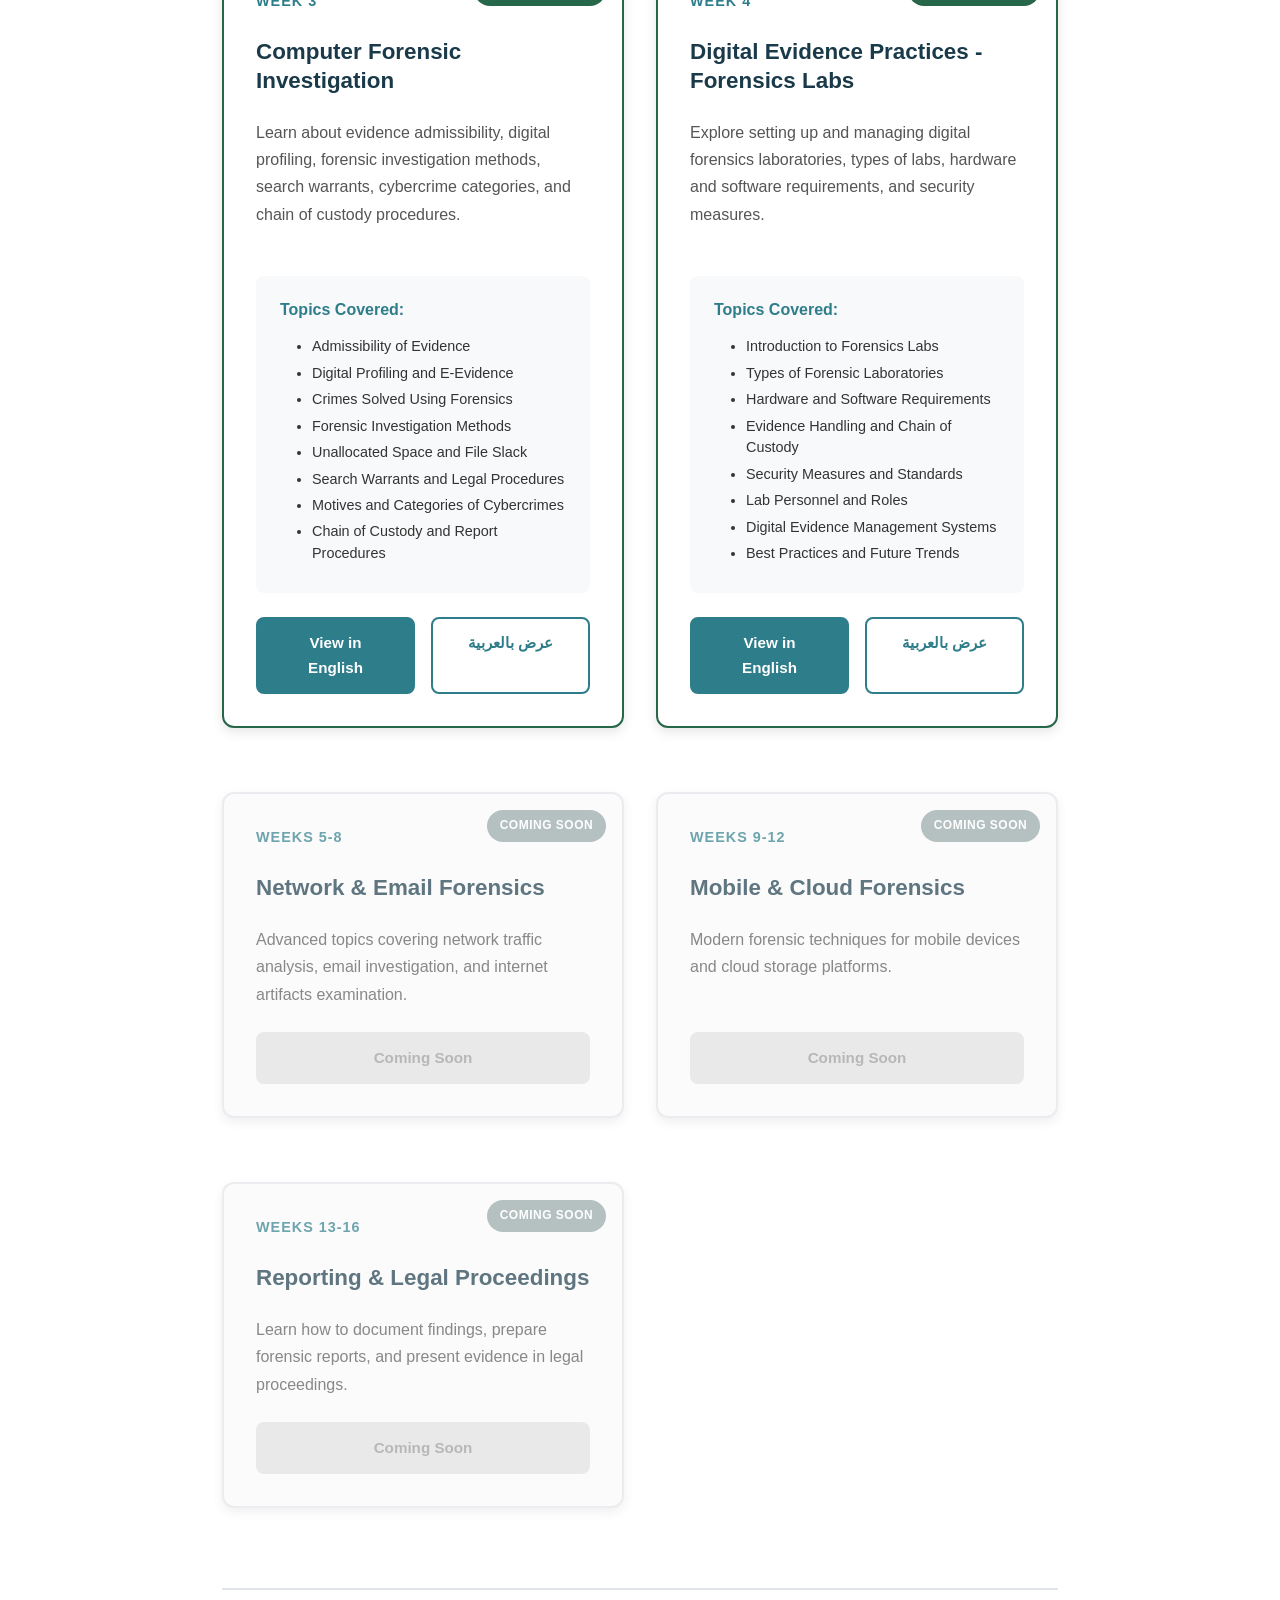
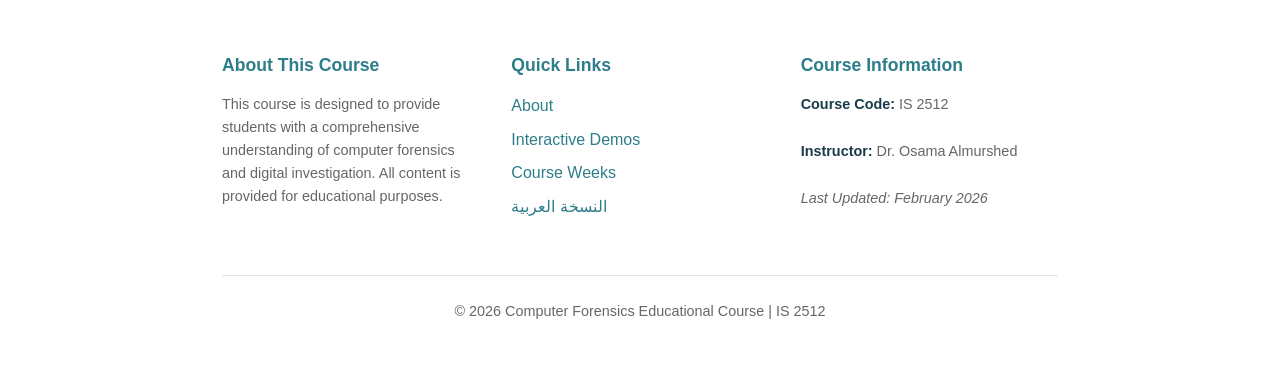
==== commit 9f907b3f: "Add Week 3 & 4: Forensic Investigation and Digital Evidence (EN + AR) Week 3: Admissibility of evide" ====
--- a/index.html
+++ b/index.html
@@ -206,58 +206,72 @@
                     </div>
                 </article>
 
-                <!-- Week 3 - Coming Soon -->
-                <article class="week-card coming-soon">
+                <!-- Week 3 - Available -->
+                <article class="week-card available">
                     <div class="week-number">Week 3</div>
-                    <span class="status-badge coming-soon">Coming Soon</span>
-
-                    <h3>File Systems Analysis</h3>
-                    <p class="week-description">
-                        Understand how different file systems store data and how to
-                        analyze them for forensic evidence.
+                    <span class="status-badge available">Available Now</span>
+
+                    <h3>Computer Forensic Investigation</h3>
+                    <p class="week-description">
+                        Learn about evidence admissibility, digital profiling, forensic investigation
+                        methods, search warrants, cybercrime categories, and chain of custody procedures.
                     </p>
 
                     <div class="week-topics">
                         <h4>Topics Covered:</h4>
                         <ul>
-                            <li>FAT File System</li>
-                            <li>NTFS File System</li>
-                            <li>File System Metadata</li>
-                            <li>Deleted File Recovery</li>
-                        </ul>
-                    </div>
-
-                    <div class="week-actions">
-                        <a href="#" class="btn btn-disabled">
-                            <span>Coming Soon</span>
-                        </a>
-                    </div>
-                </article>
-
-                <!-- Week 4 - Coming Soon -->
-                <article class="week-card coming-soon">
+                            <li>Admissibility of Evidence</li>
+                            <li>Digital Profiling and E-Evidence</li>
+                            <li>Crimes Solved Using Forensics</li>
+                            <li>Forensic Investigation Methods</li>
+                            <li>Unallocated Space and File Slack</li>
+                            <li>Search Warrants and Legal Procedures</li>
+                            <li>Motives and Categories of Cybercrimes</li>
+                            <li>Chain of Custody and Report Procedures</li>
+                        </ul>
+                    </div>
+
+                    <div class="week-actions">
+                        <a href="weeks/week3.html" class="btn btn-primary">
+                            <span>View in English</span>
+                        </a>
+                        <a href="weeks/week3_ar.html" class="btn btn-secondary">
+                            <span>عرض بالعربية</span>
+                        </a>
+                    </div>
+                </article>
+
+                <!-- Week 4 - Available -->
+                <article class="week-card available">
                     <div class="week-number">Week 4</div>
-                    <span class="status-badge coming-soon">Coming Soon</span>
-
-                    <h3>Windows Forensics</h3>
-                    <p class="week-description">
-                        Explore Windows-specific artifacts and evidence sources
-                        including registry, event logs, and system files.
+                    <span class="status-badge available">Available Now</span>
+
+                    <h3>Digital Evidence Practices - Forensics Labs</h3>
+                    <p class="week-description">
+                        Explore setting up and managing digital forensics laboratories,
+                        types of labs, hardware and software requirements, and security measures.
                     </p>
 
                     <div class="week-topics">
                         <h4>Topics Covered:</h4>
                         <ul>
-                            <li>Windows Registry Analysis</li>
-                            <li>Event Log Analysis</li>
-                            <li>User Activity Artifacts</li>
-                            <li>Prefetch Files</li>
-                        </ul>
-                    </div>
-
-                    <div class="week-actions">
-                        <a href="#" class="btn btn-disabled">
-                            <span>Coming Soon</span>
+                            <li>Introduction to Forensics Labs</li>
+                            <li>Types of Forensic Laboratories</li>
+                            <li>Hardware and Software Requirements</li>
+                            <li>Evidence Handling and Chain of Custody</li>
+                            <li>Security Measures and Standards</li>
+                            <li>Lab Personnel and Roles</li>
+                            <li>Digital Evidence Management Systems</li>
+                            <li>Best Practices and Future Trends</li>
+                        </ul>
+                    </div>
+
+                    <div class="week-actions">
+                        <a href="weeks/week4.html" class="btn btn-primary">
+                            <span>View in English</span>
+                        </a>
+                        <a href="weeks/week4_ar.html" class="btn btn-secondary">
+                            <span>عرض بالعربية</span>
                         </a>
                     </div>
                 </article>
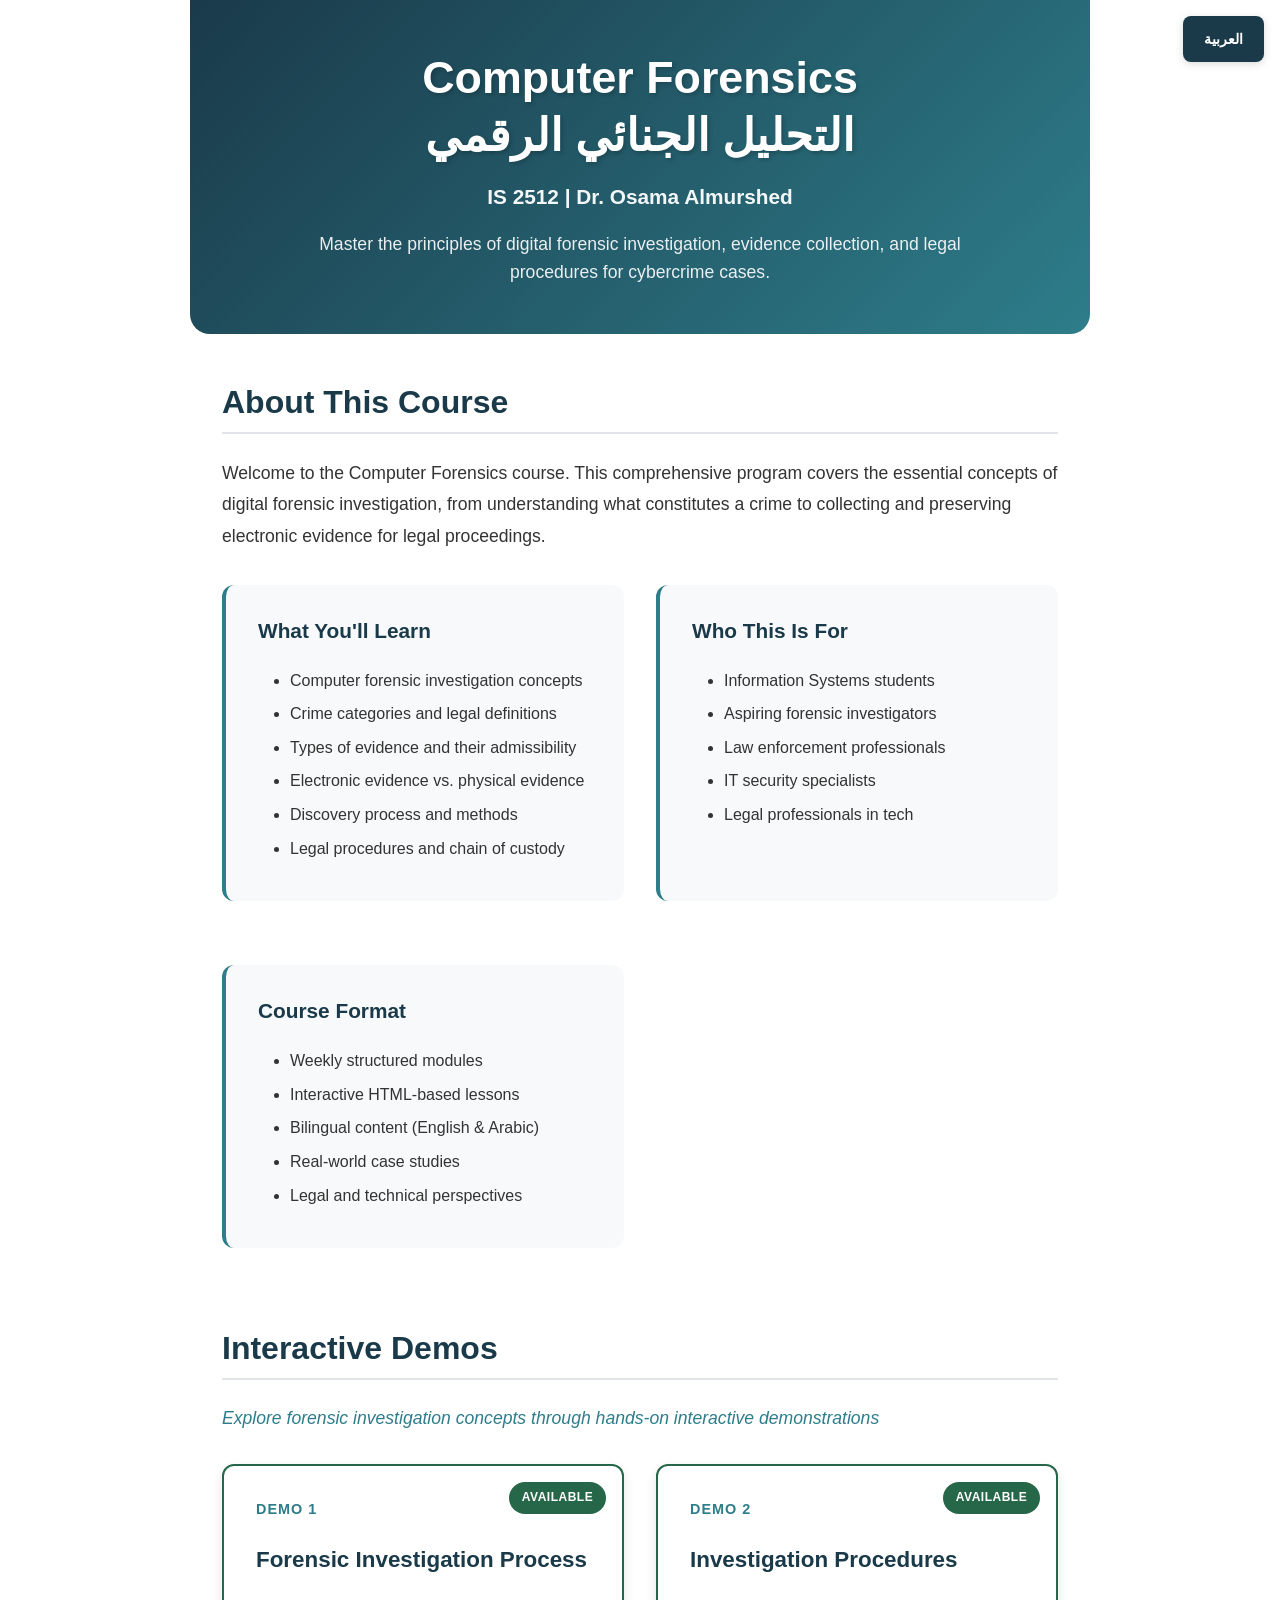
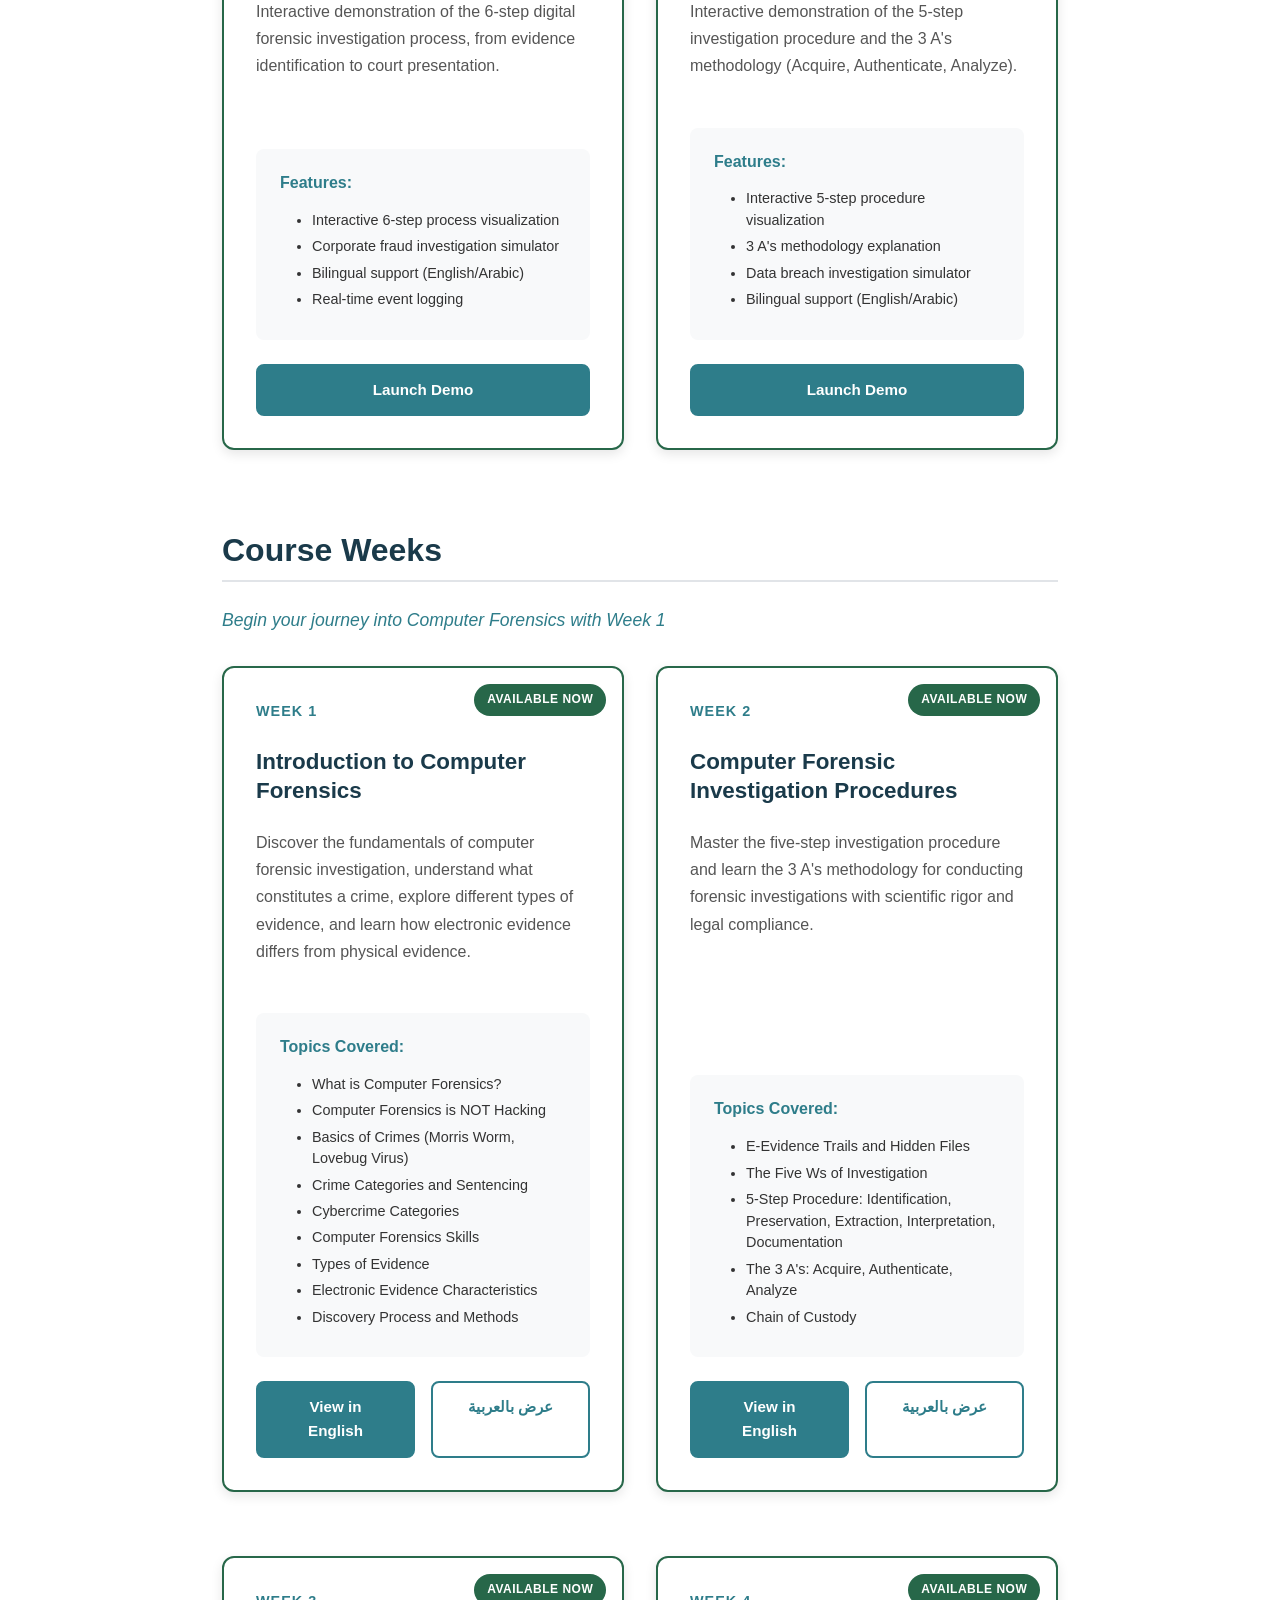
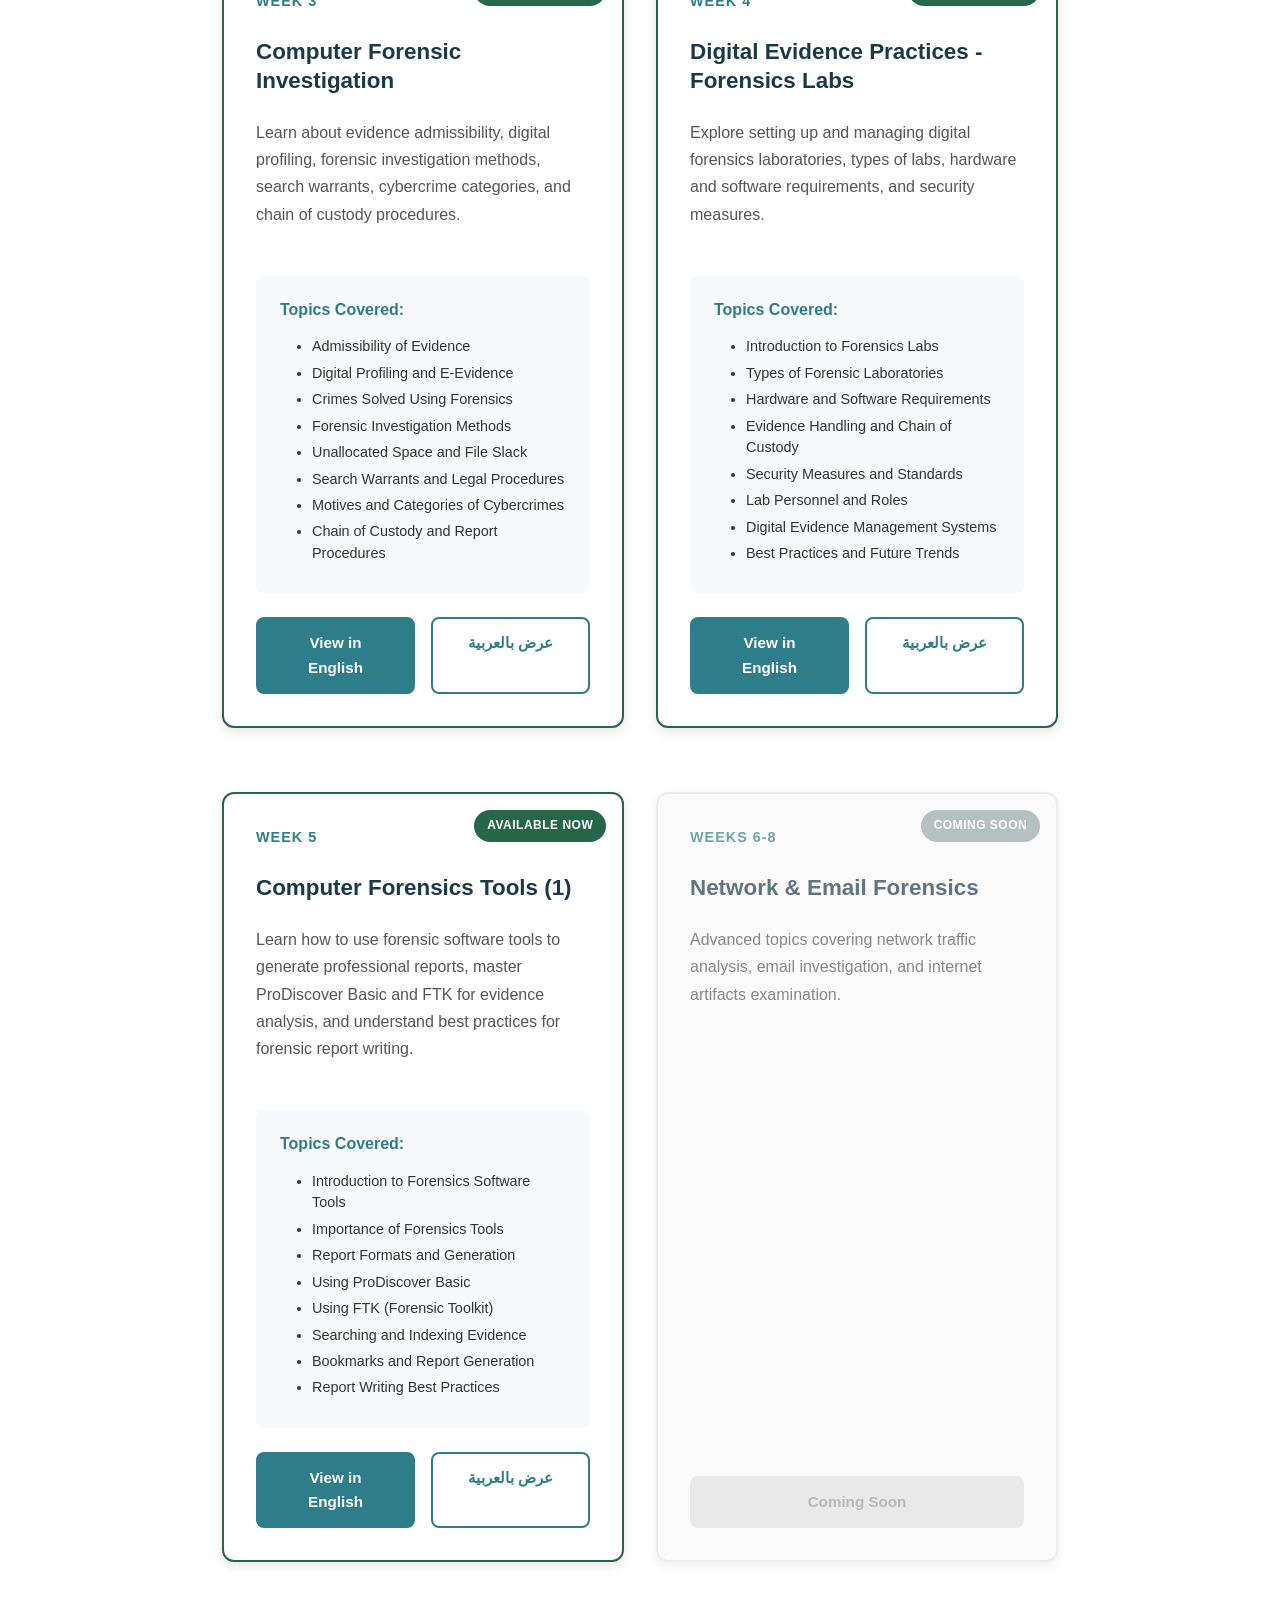
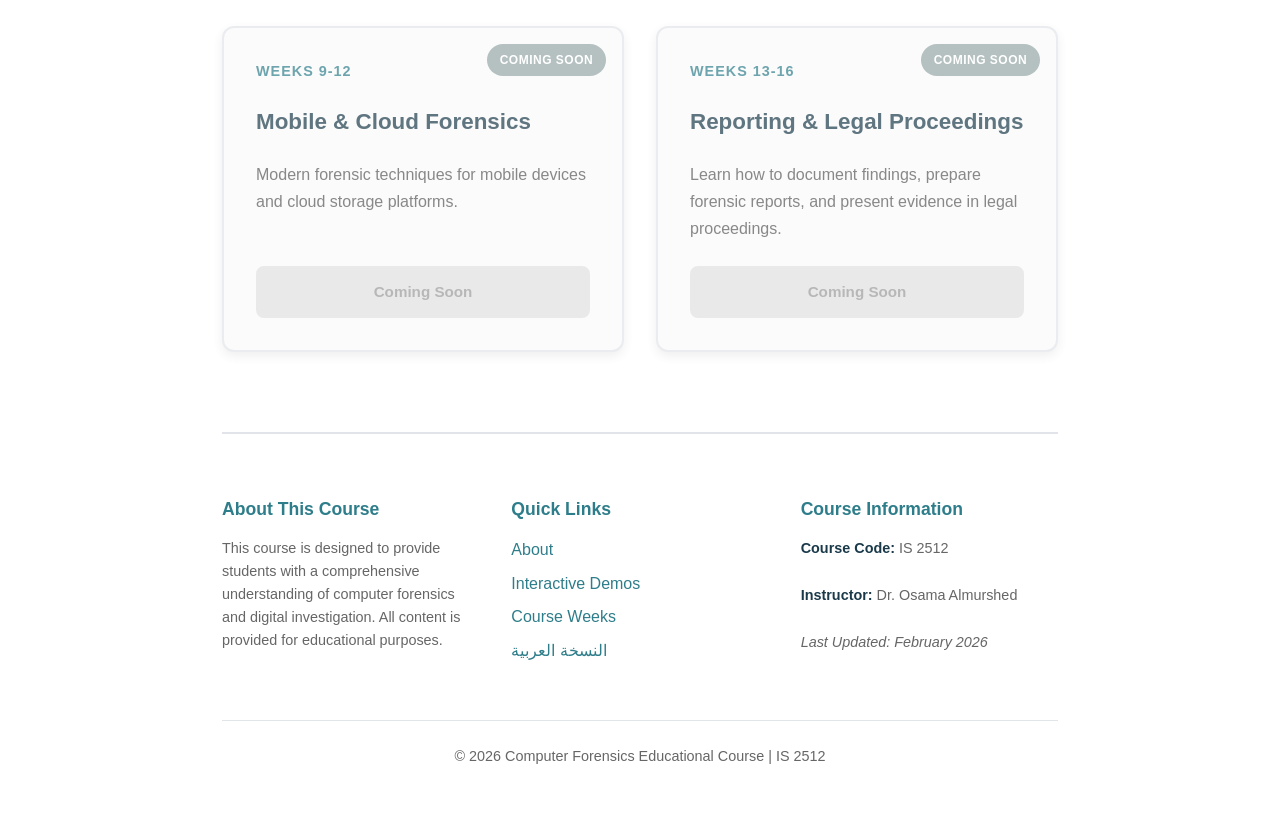
==== commit 6a96b5e7: "Add Week 5: Computer Forensics Tools (1) - Report Generation Add comprehensive HTML lesson covering " ====
--- a/index.html
+++ b/index.html
@@ -276,9 +276,45 @@
                     </div>
                 </article>
 
-                <!-- Weeks 5-16 Coming Soon (simplified) -->
+                <!-- Week 5 - Available -->
+                <article class="week-card available">
+                    <div class="week-number">Week 5</div>
+                    <span class="status-badge available">Available Now</span>
+
+                    <h3>Computer Forensics Tools (1)</h3>
+                    <p class="week-description">
+                        Learn how to use forensic software tools to generate professional reports,
+                        master ProDiscover Basic and FTK for evidence analysis, and understand
+                        best practices for forensic report writing.
+                    </p>
+
+                    <div class="week-topics">
+                        <h4>Topics Covered:</h4>
+                        <ul>
+                            <li>Introduction to Forensics Software Tools</li>
+                            <li>Importance of Forensics Tools</li>
+                            <li>Report Formats and Generation</li>
+                            <li>Using ProDiscover Basic</li>
+                            <li>Using FTK (Forensic Toolkit)</li>
+                            <li>Searching and Indexing Evidence</li>
+                            <li>Bookmarks and Report Generation</li>
+                            <li>Report Writing Best Practices</li>
+                        </ul>
+                    </div>
+
+                    <div class="week-actions">
+                        <a href="weeks/week5.html" class="btn btn-primary">
+                            <span>View in English</span>
+                        </a>
+                        <a href="weeks/week5_ar.html" class="btn btn-secondary">
+                            <span>عرض بالعربية</span>
+                        </a>
+                    </div>
+                </article>
+
+                <!-- Weeks 6-16 Coming Soon (simplified) -->
                 <article class="week-card coming-soon">
-                    <div class="week-number">Weeks 5-8</div>
+                    <div class="week-number">Weeks 6-8</div>
                     <span class="status-badge coming-soon">Coming Soon</span>
 
                     <h3>Network & Email Forensics</h3>
